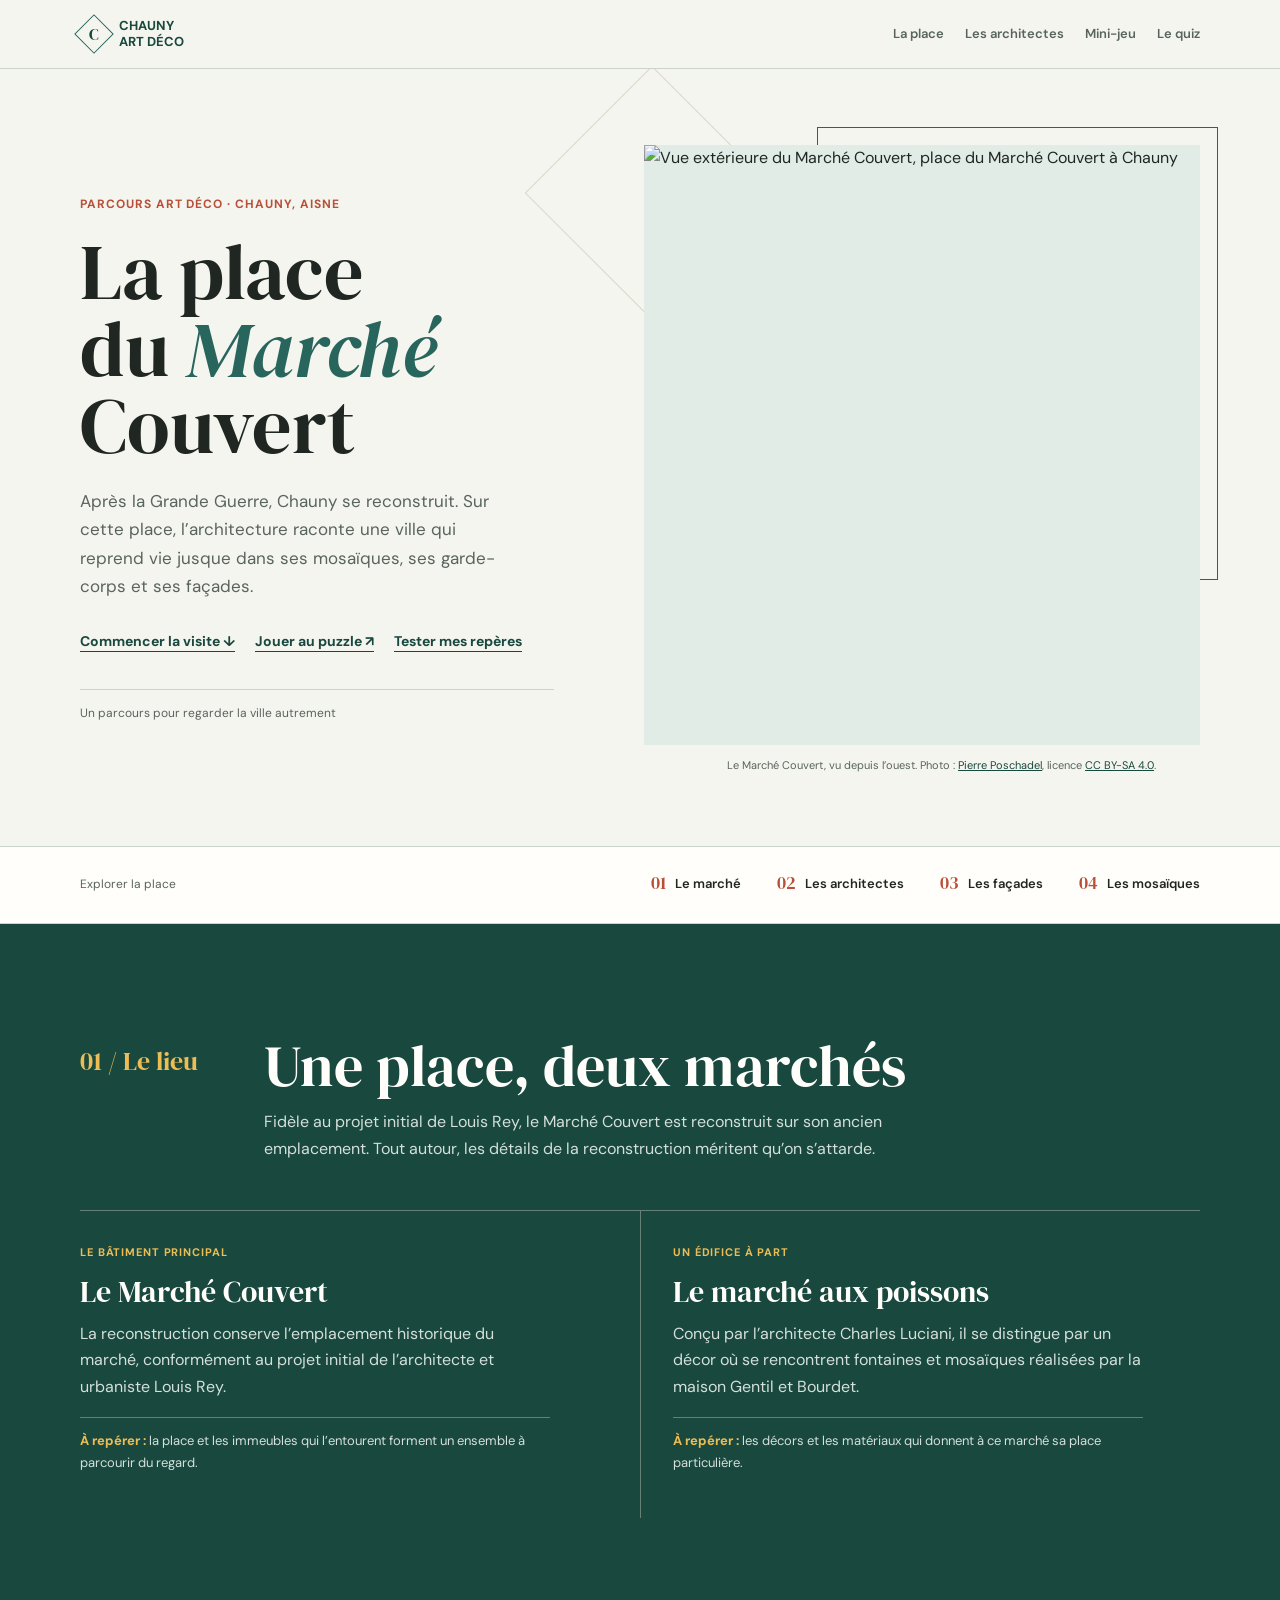
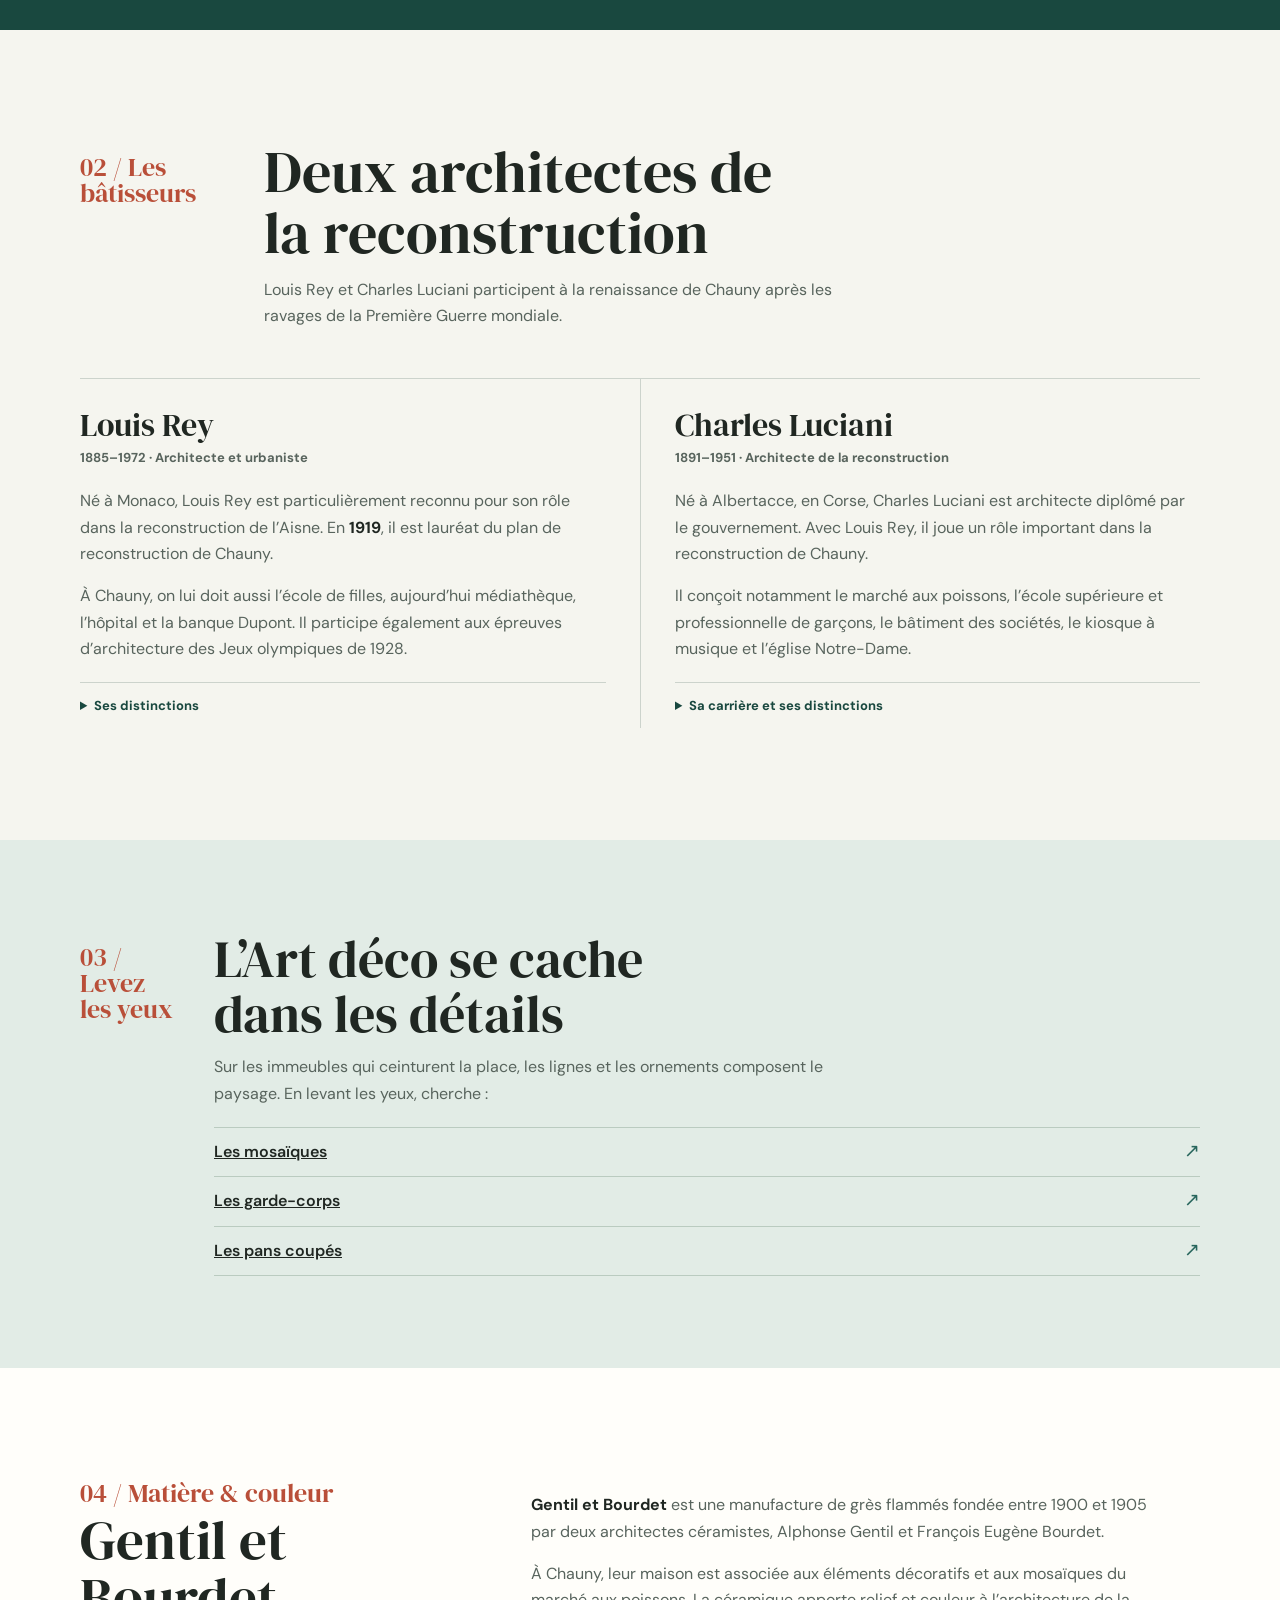
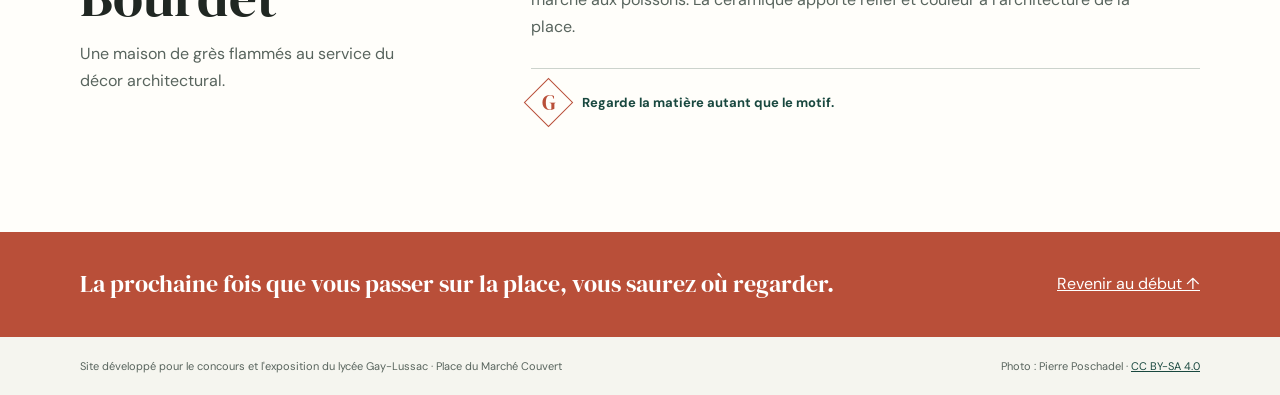
==== index.html @ 17ce92b1 "Add interactive puzzle game and quiz for Chauny Art déco exhibition - Created jeu.html for a puzzle " ====
<!doctype html>
<html lang="fr">

<head>
    <meta charset="utf-8">
    <meta name="viewport" content="width=device-width, initial-scale=1">
    <meta name="theme-color" content="#f5f5ef">
    <meta name="description"
        content="Parcours interactif sur l'Art déco de la place du Marché Couvert à Chauny : architecture, mosaïques et artistes de la reconstruction.">
    <title>La place du Marché Couvert | Chauny Art déco</title>
    <link rel="preconnect" href="https://fonts.googleapis.com">
    <link rel="preconnect" href="https://fonts.gstatic.com" crossorigin>
    <link
        href="https://fonts.googleapis.com/css2?family=DM+Sans:wght@400;500;600;700&family=DM+Serif+Display:ital@0;1&display=swap"
        rel="stylesheet">
    <style>
        :root {
            color-scheme: light;
            --paper: #f5f5ef;
            --white: #fffefa;
            --ink: #202722;
            --muted: #58645d;
            --green: #28665d;
            --deep: #19483f;
            --pale: #e2ece6;
            --red: #b94f39;
            --yellow: #edbd55;
            --line: #ccd3cc;
            --serif: "DM Serif Display", Georgia, serif;
            --sans: "DM Sans", "Trebuchet MS", sans-serif;
            --content: 1120px
        }

        *,
        *::before,
        *::after {
            box-sizing: border-box
        }

        html {
            scroll-behavior: smooth;
            scroll-padding-top: 92px
        }

        body {
            margin: 0;
            color: var(--ink);
            background: var(--paper);
            font: 16px/1.65 var(--sans)
        }

        a {
            color: inherit
        }

        button,
        input {
            font: inherit
        }

        button,
        a {
            touch-action: manipulation
        }

        button:focus-visible,
        a:focus-visible,
        input:focus-visible,
        summary:focus-visible {
            outline: 3px solid var(--red);
            outline-offset: 4px
        }

        h1,
        h2,
        h3,
        p {
            margin-top: 0
        }

        h1,
        h2,
        h3 {
            text-wrap: balance
        }

        .skip {
            position: absolute;
            z-index: 20;
            top: 8px;
            left: 8px;
            padding: 10px 14px;
            background: white;
            transform: translateY(-150%)
        }

        .skip:focus {
            transform: none
        }

        .header {
            position: sticky;
            z-index: 10;
            top: 0;
            border-bottom: 1px solid var(--line);
            background: rgb(245 245 239 / 95%);
            backdrop-filter: blur(12px)
        }

        .header-inner {
            width: min(var(--content), calc(100% - 40px));
            min-height: 68px;
            margin: auto;
            display: flex;
            align-items: center;
            justify-content: space-between;
            gap: 24px
        }

        .brand {
            display: flex;
            align-items: center;
            gap: 11px;
            color: var(--deep);
            font-size: 13px;
            font-weight: 700;
            line-height: 1.2;
            text-decoration: none
        }

        .brand-mark {
            width: 28px;
            height: 28px;
            display: grid;
            place-items: center;
            border: 1px solid var(--green);
            font: 16px/1 var(--serif);
            transform: rotate(45deg)
        }

        .brand-mark span {
            transform: rotate(-45deg)
        }

        .actions,
        .nav {
            display: flex;
            align-items: center;
            gap: 24px
        }

        .nav {
            gap: 21px
        }

        .nav a {
            color: var(--muted);
            font-size: 13px;
            font-weight: 600;
            text-decoration: none
        }

        .nav a:hover {
            color: var(--deep)
        }

        .qr-open {
            min-height: 44px;
            padding: 8px 13px;
            display: inline-flex;
            align-items: center;
            justify-content: center;
            gap: 9px;
            border: 1px solid var(--deep);
            background: var(--deep);
            color: #fff;
            font-size: 13px;
            font-weight: 700;
            cursor: pointer;
            transition: background 180ms ease, transform 180ms ease
        }

        .qr-open:hover {
            background: var(--green);
            transform: translateY(-1px)
        }

        .qr-open svg {
            width: 17px;
            height: 17px
        }

        main {
            overflow: hidden
        }

        .hero {
            position: relative;
            width: min(var(--content), calc(100% - 40px));
            min-height: 590px;
            margin: auto;
            padding: 76px 0 72px;
            display: grid;
            grid-template-columns: .92fr 1.08fr;
            align-items: center;
            gap: clamp(42px, 7vw, 94px)
        }

        .hero:before {
            position: absolute;
            z-index: -1;
            top: 34px;
            left: 43%;
            width: 180px;
            height: 180px;
            border: 1px solid #d9d8c9;
            content: "";
            transform: rotate(45deg)
        }

        .eyebrow {
            margin: 0 0 18px;
            color: var(--red);
            font-size: 12px;
            font-weight: 700;
            letter-spacing: .08em;
            text-transform: uppercase
        }

        h1 {
            max-width: 540px;
            margin-bottom: 23px;
            font: 400 clamp(48px, 6.3vw, 78px)/.99 var(--serif)
        }

        h1 span {
            color: var(--green);
            font-style: italic
        }

        .hero-copy {
            max-width: 430px;
            color: var(--muted);
            font-size: 17px
        }

        .hero-links {
            margin-top: 30px;
            display: flex;
            align-items: center;
            flex-wrap: wrap;
            gap: 20px
        }

        .text-link {
            color: var(--deep);
            font-size: 14px;
            font-weight: 700;
            text-decoration-thickness: 1px;
            text-underline-offset: 5px
        }

        .text-link:hover {
            color: var(--red)
        }

        .hero-note {
            margin: 36px 0 0;
            padding-top: 14px;
            border-top: 1px solid var(--line);
            color: var(--muted);
            font-size: 12px
        }

        .hero-image-wrap {
            position: relative;
            min-width: 0;
            margin: 0
        }

        .hero-image-wrap:before {
            position: absolute;
            z-index: -1;
            top: -18px;
            right: -18px;
            width: 72%;
            height: 72%;
            border: 1px solid var(--green);
            content: ""
        }

        .hero-image {
            width: 100%;
            aspect-ratio: 1.18;
            display: block;
            object-fit: cover;
            object-position: center;
            background: var(--pale)
        }

        .image-caption {
            max-width: 85%;
            margin: 12px 0 0 auto;
            color: var(--muted);
            font-size: 11px;
            line-height: 1.5
        }

        .image-caption a {
            color: var(--deep)
        }

        .route {
            border-block: 1px solid var(--line);
            background: var(--white)
        }

        .route-inner {
            width: min(var(--content), calc(100% - 40px));
            min-height: 76px;
            margin: auto;
            display: flex;
            align-items: center;
            justify-content: space-between;
            gap: 20px
        }

        .route-label {
            color: var(--muted);
            font-size: 12px
        }

        .route-list {
            margin: 0;
            padding: 0;
            display: flex;
            align-items: center;
            gap: clamp(12px, 3vw, 36px);
            list-style: none
        }

        .route-list a {
            display: inline-flex;
            align-items: center;
            gap: 9px;
            font-size: 13px;
            font-weight: 600;
            text-decoration: none
        }

        .route-list a:hover {
            color: var(--green)
        }

        .route-list span {
            color: var(--red);
            font: 18px/1 var(--serif)
        }

        .section {
            padding: 112px 20px
        }

        .inner {
            width: min(var(--content), 100%);
            margin: auto
        }

        .heading {
            margin-bottom: 48px;
            display: grid;
            grid-template-columns: 150px 1fr;
            gap: 34px;
            align-items: start
        }

        .number {
            padding-top: 12px;
            color: var(--red);
            font: 26px/1 var(--serif)
        }

        .heading h2 {
            max-width: 740px;
            margin-bottom: 13px;
            font: 400 clamp(38px, 5vw, 58px)/1.05 var(--serif)
        }

        .heading p {
            max-width: 620px;
            margin-bottom: 0;
            color: var(--muted)
        }

        .place {
            background: var(--deep);
            color: var(--white)
        }

        .place .number {
            color: var(--yellow)
        }

        .place .heading p,
        .place-item p {
            color: #d4e0d9
        }

        .place-grid {
            display: grid;
            grid-template-columns: 1fr 1fr;
            border-top: 1px solid #668078
        }

        .place-item {
            min-height: 255px;
            padding: 27px 32px 28px 0
        }

        .place-item+.place-item {
            padding-right: 0;
            padding-left: 32px;
            border-left: 1px solid #668078
        }

        .item-index {
            color: var(--yellow);
            font-size: 11px;
            font-weight: 700;
            letter-spacing: .08em;
            text-transform: uppercase
        }

        .place-item h3 {
            margin: 10px 0 12px;
            color: var(--white);
            font: 400 30px/1.15 var(--serif)
        }

        .place-item p {
            max-width: 470px;
            margin-bottom: 17px
        }

        .look {
            margin: 17px 0 0;
            padding: 12px 0 0;
            border-top: 1px solid #668078;
            color: #eff2ec;
            font-size: 13px
        }

        .look strong {
            color: var(--yellow)
        }

        .people {
            display: grid;
            grid-template-columns: 1fr 1fr;
            border-top: 1px solid var(--line)
        }

        .person {
            padding: 29px 34px 0 0
        }

        .person+.person {
            padding-right: 0;
            padding-left: 34px;
            border-left: 1px solid var(--line)
        }

        .person h3 {
            margin-bottom: 4px;
            font: 400 32px/1.1 var(--serif)
        }

        .dates {
            margin-bottom: 20px;
            color: var(--red);
            font-size: 13px;
            font-weight: 700
        }

        .person p {
            color: var(--muted)
        }

        .person strong {
            color: var(--ink)
        }

        .person details {
            margin-top: 19px;
            border-top: 1px solid var(--line)
        }

        .person summary {
            padding: 12px 0;
            color: var(--deep);
            font-size: 13px;
            font-weight: 700;
            cursor: pointer
        }

        .person details p {
            font-size: 14px
        }

        .facades {
            padding-block: 92px;
            background: var(--pale)
        }

        .facades-layout {
            display: block
        }

        .facades-layout .heading {
            margin: 0;
            grid-template-columns: 100px 1fr
        }

        .facades-layout .heading h2 {
            font-size: clamp(36px, 4.5vw, 52px)
        }

        .feature-list {
            margin: 20px 0 0;
            padding: 0;
            list-style: none;
            border-top: 1px solid #bacbc0
        }

        .feature-list li {
            padding: 11px 0;
            border-bottom: 1px solid #bacbc0;
            display: flex;
            align-items: baseline;
            justify-content: space-between;
            gap: 18px;
            font-weight: 600
        }

        .feature-list span {
            color: var(--green);
            font: 19px/1 var(--serif)
        }

        .ceramic {
            background: var(--white)
        }

        .ceramic-layout {
            display: grid;
            grid-template-columns: .7fr 1.3fr;
            gap: 90px;
            align-items: start
        }

        .ceramic-layout .number {
            margin-bottom: 15px
        }

        .ceramic-layout h2 {
            margin-bottom: 15px;
            font: 400 clamp(38px, 4.7vw, 55px)/1.05 var(--serif)
        }

        .ceramic-intro,
        .ceramic-copy p {
            color: var(--muted)
        }

        .ceramic-copy {
            padding-top: 12px
        }

        .ceramic-copy p {
            max-width: 620px
        }

        .ceramic-copy strong {
            color: var(--ink)
        }

        .stamp {
            margin-top: 28px;
            padding-top: 16px;
            border-top: 1px solid var(--line);
            display: flex;
            align-items: center;
            gap: 16px;
            color: var(--deep);
            font-size: 13px;
            font-weight: 700
        }

        .stamp span {
            width: 35px;
            height: 35px;
            display: grid;
            place-items: center;
            border: 1px solid var(--red);
            color: var(--red);
            font: 21px/1 var(--serif);
            transform: rotate(45deg)
        }

        .stamp i {
            font-style: normal;
            transform: rotate(-45deg)
        }

        .closing {
            padding: 38px 20px;
            background: var(--red);
            color: white
        }

        .closing-inner {
            width: min(var(--content), 100%);
            margin: auto;
            display: flex;
            align-items: center;
            justify-content: space-between;
            gap: 25px
        }

        .closing p {
            margin: 0;
            font: 400 24px/1.2 var(--serif)
        }

        .closing .qr-open {
            border-color: white;
            background: white;
            color: var(--deep)
        }

        .closing .qr-open:hover {
            background: var(--paper)
        }

        footer {
            padding: 20px;
            color: var(--muted);
            font-size: 11px
        }

        .footer-inner {
            width: min(var(--content), 100%);
            margin: auto;
            display: flex;
            justify-content: space-between;
            gap: 20px
        }

        footer a {
            color: var(--deep)
        }

        dialog {
            width: min(760px, calc(100% - 28px));
            max-height: min(88dvh, 780px);
            padding: 0;
            border: 1px solid var(--line);
            background: var(--paper);
            color: var(--ink);
            box-shadow: 0 24px 80px rgb(22 42 31 / 25%)
        }

        dialog::backdrop {
            background: rgb(24 40 32 / 65%);
            backdrop-filter: blur(3px)
        }

        .dialog-head {
            padding: 25px 27px 18px;
            display: flex;
            align-items: start;
            justify-content: space-between;
            gap: 20px;
            border-bottom: 1px solid var(--line)
        }

        .dialog-head .eyebrow {
            margin-bottom: 6px
        }

        .dialog-head h2 {
            margin: 0;
            font: 400 31px/1.1 var(--serif)
        }

        .dialog-close {
            width: 44px;
            height: 44px;
            flex: 0 0 auto;
            border: 1px solid var(--line);
            background: var(--white);
            color: var(--ink);
            font-size: 24px;
            line-height: 1;
            cursor: pointer
        }

        .dialog-body {
            padding: 17px 27px 27px
        }

        .dialog-note {
            margin-bottom: 17px;
            color: var(--muted);
            font-size: 13px
        }

        .qr-grid {
            display: grid;
            grid-template-columns: 1fr 1fr;
            gap: 12px
        }

        .qr-item {
            min-width: 0;
            padding: 15px;
            display: grid;
            grid-template-columns: 108px 1fr;
            align-items: center;
            gap: 15px;
            border: 1px solid var(--line);
            background: var(--white)
        }

        .qr-code {
            width: 108px;
            height: 108px;
            display: grid;
            place-items: center;
            background: white
        }

        .qr-code canvas,
        .qr-code img {
            width: 108px !important;
            height: 108px !important;
            image-rendering: pixelated
        }

        .qr-copy h3 {
            margin: 0 0 4px;
            font: 400 19px/1.15 var(--serif)
        }

        .qr-copy p {
            margin: 0 0 9px;
            color: var(--muted);
            font-size: 11px;
            line-height: 1.45
        }

        .qr-download {
            padding: 0;
            border: 0;
            background: none;
            color: var(--deep);
            font-size: 12px;
            font-weight: 700;
            text-decoration: underline;
            text-underline-offset: 3px;
            cursor: pointer
        }

        .qr-status {
            min-height: 24px;
            margin: 13px 0 0;
            color: var(--red);
            font-size: 12px
        }

        @media(max-width:760px) {
            html {
                scroll-padding-top: 74px
            }

            .header-inner {
                width: calc(100% - 28px);
                min-height: 62px
            }

            .nav {
                display: none
            }

            .actions {
                gap: 0
            }

            .qr-open {
                padding: 8px 10px;
                font-size: 12px
            }

            .hero {
                width: calc(100% - 36px);
                min-height: auto;
                padding: 60px 0 52px;
                grid-template-columns: 1fr;
                gap: 36px
            }

            .hero:before {
                top: 38px;
                left: auto;
                right: -40px;
                width: 120px;
                height: 120px
            }

            h1 {
                max-width: 440px;
                font-size: clamp(48px, 14vw, 68px)
            }

            .hero-copy {
                font-size: 16px
            }

            .hero-image-wrap {
                width: calc(100% - 12px)
            }

            .hero-image-wrap:before {
                top: -11px;
                right: -11px
            }

            .hero-image {
                aspect-ratio: 1.2
            }

            .route-inner {
                width: calc(100% - 36px);
                padding: 14px 0;
                align-items: start;
                flex-direction: column;
                gap: 8px
            }

            .route-list {
                width: 100%;
                flex-wrap: wrap;
                gap: 8px 17px
            }

            .route-list a {
                font-size: 12px
            }

            .section {
                padding: 76px 18px
            }

            .heading {
                margin-bottom: 32px;
                grid-template-columns: 1fr;
                gap: 10px
            }

            .number {
                padding: 0
            }

            .heading h2 {
                font-size: 42px
            }

            .place-grid,
            .people {
                grid-template-columns: 1fr
            }

            .place-item {
                min-height: auto;
                padding: 22px 0 26px
            }

            .place-item+.place-item {
                padding: 22px 0 10px;
                border-top: 1px solid #668078;
                border-left: 0
            }

            .person {
                padding: 23px 0 25px
            }

            .person+.person {
                padding: 25px 0 0;
                border-top: 1px solid var(--line);
                border-left: 0
            }

            .facades {
                padding-block: 72px
            }

            .facades-layout .heading {
                grid-template-columns: 1fr;
                gap: 10px
            }

            .ceramic-layout {
                grid-template-columns: 1fr;
                gap: 20px
            }

            .ceramic-layout h2 {
                font-size: 45px
            }

            .closing-inner {
                align-items: start;
                flex-direction: column
            }

            .footer-inner {
                flex-direction: column;
                gap: 6px
            }

            .qr-grid {
                grid-template-columns: 1fr
            }

            .dialog-head {
                padding: 20px 18px 15px
            }

            .dialog-body {
                padding: 14px 18px 20px
            }
        }

        @media(max-width:390px) {
            .brand {
                font-size: 11px
            }

            .brand-mark {
                width: 25px;
                height: 25px
            }

            .qr-open {
                gap: 6px
            }

            .qr-item {
                padding: 10px;
                grid-template-columns: 88px 1fr;
                gap: 11px
            }

            .qr-code,
            .qr-code canvas,
            .qr-code img {
                width: 88px !important;
                height: 88px !important
            }
        }

        @media(prefers-reduced-motion:reduce) {

            *,
            *::before,
            *::after {
                scroll-behavior: auto !important;
                animation-duration: .01ms !important;
                animation-iteration-count: 1 !important;
                transition-duration: .01ms !important
            }
        }
    </style>
</head>

<body>
    <a class="skip" href="#contenu">Aller au contenu</a>
    <header class="header">
        <div class="header-inner">
            <a class="brand" href="#accueil" aria-label="Chauny Art déco, accueil"><span class="brand-mark"
                    aria-hidden="true"><span>C</span></span><span>CHAUNY<br>ART DÉCO</span></a>
            <div class="actions">
                <nav class="nav" aria-label="Navigation principale"><a href="#place">La place</a><a
                        href="#architectes">Les architectes</a><a href="jeu.html">Mini-jeu</a><a href="quiz.html">Le
                        quiz</a></nav>
            </div>
        </div>
    </header>
    <main id="contenu">
        <section class="hero" id="accueil" aria-labelledby="titre-principal">
            <div>
                <p class="eyebrow">Parcours Art déco · Chauny, Aisne</p>
                <h1 id="titre-principal">La place du <span>Marché</span> Couvert</h1>
                <p class="hero-copy">Après la Grande Guerre, Chauny se reconstruit. Sur cette place, l’architecture
                    raconte une ville qui reprend vie jusque dans ses mosaïques, ses garde-corps et ses façades.</p>
                <div class="hero-links"><a class="text-link" href="#place">Commencer la visite <span
                            aria-hidden="true">↓</span></a><a class="text-link" href="jeu.html">Jouer au puzzle ↗</a><a
                        class="text-link" href="quiz.html">Tester mes repères</a></div>
                <p class="hero-note">Un parcours pour regarder la ville
                    autrement</p>
            </div>
            <figure class="hero-image-wrap">
                <img class="hero-image"
                    src="https://upload.wikimedia.org/wikipedia/commons/thumb/5/59/Chauny_%2802%29%2C_march%C3%A9_couvert%2C_place_du_March%C3%A9_Couvert%2C_vue_depuis_l%27ouest_1.jpg/960px-Chauny_%2802%29%2C_march%C3%A9_couvert%2C_place_du_March%C3%A9_Couvert%2C_vue_depuis_l%27ouest_1.jpg"
                    alt="Vue extérieure du Marché Couvert, place du Marché Couvert à Chauny" width="900" height="600"
                    fetchpriority="high">
                <figcaption class="image-caption">Le Marché Couvert, vu depuis l’ouest. Photo : <a
                        href="https://commons.wikimedia.org/wiki/File:Chauny_(02),_march%C3%A9_couvert,_place_du_March%C3%A9_Couvert,_vue_depuis_l%27ouest_1.jpg"
                        target="_blank" rel="noopener">Pierre Poschadel</a>, licence <a
                        href="https://creativecommons.org/licenses/by-sa/4.0/" target="_blank" rel="noopener">CC BY-SA
                        4.0</a>.</figcaption>
            </figure>
        </section>
        <nav class="route" aria-label="Étapes de la visite">
            <div class="route-inner"><span class="route-label">Explorer la place</span>
                <ol class="route-list">
                    <li><a href="#place"><span>01</span> Le marché</a></li>
                    <li><a href="#architectes"><span>02</span> Les architectes</a></li>
                    <li><a href="#facades"><span>03</span> Les façades</a></li>
                    <li><a href="#ceramistes"><span>04</span> Les mosaïques</a></li>
                </ol>
            </div>
        </nav>
        <section class="section place" id="place" aria-labelledby="titre-place">
            <div class="inner">
                <div class="heading"><span class="number">01 / Le lieu</span>
                    <div>
                        <h2 id="titre-place">Une place, deux marchés</h2>
                        <p>Fidèle au projet initial de Louis Rey, le Marché Couvert est reconstruit sur son ancien
                            emplacement. Tout autour, les détails de la reconstruction méritent qu’on s’attarde.</p>
                    </div>
                </div>
                <div class="place-grid">
                    <article class="place-item"><span class="item-index">Le bâtiment principal</span>
                        <h3>Le Marché Couvert</h3>
                        <p>La reconstruction conserve l’emplacement historique du marché, conformément au projet initial
                            de l’architecte et urbaniste Louis Rey.</p>
                        <p class="look"><strong>À repérer :</strong> la place et les immeubles qui l’entourent forment
                            un ensemble à parcourir du regard.</p>
                    </article>
                    <article class="place-item" id="poissons"><span class="item-index">Un édifice à part</span>
                        <h3>Le marché aux poissons</h3>
                        <p>Conçu par l’architecte Charles Luciani, il se distingue par un décor où se rencontrent
                            fontaines et mosaïques réalisées par la maison Gentil et Bourdet.</p>
                        <p class="look"><strong>À repérer :</strong> les décors et les matériaux qui donnent à ce marché
                            sa place particulière.</p>
                    </article>
                </div>
            </div>
        </section>
        <section class="section" id="architectes" aria-labelledby="titre-architectes">
            <div class="inner">
                <div class="heading"><span class="number">02 / Les bâtisseurs</span>
                    <div>
                        <h2 id="titre-architectes">Deux architectes de la reconstruction</h2>
                        <p>Louis Rey et Charles Luciani participent à la renaissance de Chauny après les ravages de la
                            Première Guerre mondiale.</p>
                    </div>
                </div>
                <div class="people">
                    <article class="person">
                        <h3>Louis Rey</h3>
                        <p class="dates">1885–1972 · Architecte et urbaniste</p>
                        <p>Né à Monaco, Louis Rey est particulièrement reconnu pour son rôle dans la reconstruction de
                            l’Aisne. En <strong>1919</strong>, il est lauréat du plan de reconstruction de Chauny.</p>
                        <p>À Chauny, on lui doit aussi l’école de filles, aujourd’hui médiathèque, l’hôpital et la
                            banque Dupont. Il participe également aux épreuves d’architecture des Jeux olympiques de
                            1928.</p>
                        <details>
                            <summary>Ses distinctions</summary>
                            <p>Chevalier de la Légion d’honneur, Croix de guerre et médailles d’or aux expositions de
                                Gand en 1921 et de Strasbourg en 1923.</p>
                        </details>
                    </article>
                    <article class="person">
                        <h3>Charles Luciani</h3>
                        <p class="dates">1891–1951 · Architecte de la reconstruction</p>
                        <p>Né à Albertacce, en Corse, Charles Luciani est architecte diplômé par le gouvernement. Avec
                            Louis Rey, il joue un rôle important dans la reconstruction de Chauny.</p>
                        <p>Il conçoit notamment le marché aux poissons, l’école supérieure et professionnelle de
                            garçons, le bâtiment des sociétés, le kiosque à musique et l’église Notre-Dame.</p>
                        <details>
                            <summary>Sa carrière et ses distinctions</summary>
                            <p>Membre de la Société Centrale des Architectes, il est aussi Architecte Voyer
                                Divisionnaire de la Ville de Paris. Il est nommé chevalier de la Légion d’honneur et
                                officier d’Académie, et reçoit la Médaille d’or de l’Éducation physique. Dans les années
                                1930, il s’illustre également au Bourget.</p>
                        </details>
                    </article>
                </div>
            </div>
        </section>
        <section class="section facades" id="facades" aria-labelledby="titre-facades">
            <div class="inner facades-layout">
                <div class="heading"><span class="number">03 / Levez les yeux</span>
                    <div>
                        <h2 id="titre-facades">L’Art déco se cache dans les détails</h2>
                        <p>Sur les immeubles qui ceinturent la place, les lignes et les ornements composent le paysage.
                            En levant les yeux, cherche :</p>
                        <ul class="feature-list">
                            <li><a href="https://upload.wikimedia.org/wikipedia/commons/7/74/Chauny_%2802%29%2C_mosa%C3%AFque%2C_64_boulevard_Gambetta.jpg?utm_source=commons.wikimedia.org&amp;utm_campaign=index&amp;utm_content=original" target="_blank" rel="noopener noreferrer">Les mosaïques</a> <span aria-hidden="true">↗</span></li>
                            <li><a href="images/garde-corps.png" target="_blank" rel="noopener noreferrer">Les garde-corps</a> <span aria-hidden="true">↗</span></li>
                            <li><a href="images/pans-coupes.png" target="_blank" rel="noopener noreferrer">Les pans coupés</a> <span aria-hidden="true">↗</span></li>
                        </ul>
                    </div>
                </div>
            </div>
        </section>
        <section class="section ceramic" id="ceramistes" aria-labelledby="titre-ceramistes">
            <div class="inner ceramic-layout">
                <div><span class="number">04 / Matière &amp; couleur</span>
                    <h2 id="titre-ceramistes">Gentil et Bourdet</h2>
                    <p class="ceramic-intro">Une maison de grès flammés au service du décor architectural.</p>
                </div>
                <div class="ceramic-copy">
                    <p><strong>Gentil et Bourdet</strong> est une manufacture de grès flammés fondée entre 1900 et 1905
                        par deux architectes céramistes, Alphonse Gentil et François Eugène Bourdet.</p>
                    <p>À Chauny, leur maison est associée aux éléments décoratifs et aux mosaïques du marché aux
                        poissons. La céramique apporte relief et couleur à l’architecture de la place.</p>
                    <div class="stamp"><span aria-hidden="true"><i>G</i></span>Regarde la matière autant que le motif.
                    </div>
                </div>
            </div>
        </section>
        <section class="closing" aria-label="Fin du parcours">
            <div class="closing-inner">
                <p>La prochaine fois que vous passer sur la place, vous saurez où regarder.</p><a href="#accueil">Revenir au début
                    ↑</a>
            </div>
        </section>
    </main>
    <footer>
        <div class="footer-inner"><span>Site développé pour le concours et l'exposition du lycée Gay-Lussac · Place du Marché
                Couvert</span><span>Photo : Pierre Poschadel · <a href="https://creativecommons.org/licenses/by-sa/4.0/"
                    target="_blank" rel="noopener">CC BY-SA 4.0</a></span></div>
    </footer>
</body>

</html>
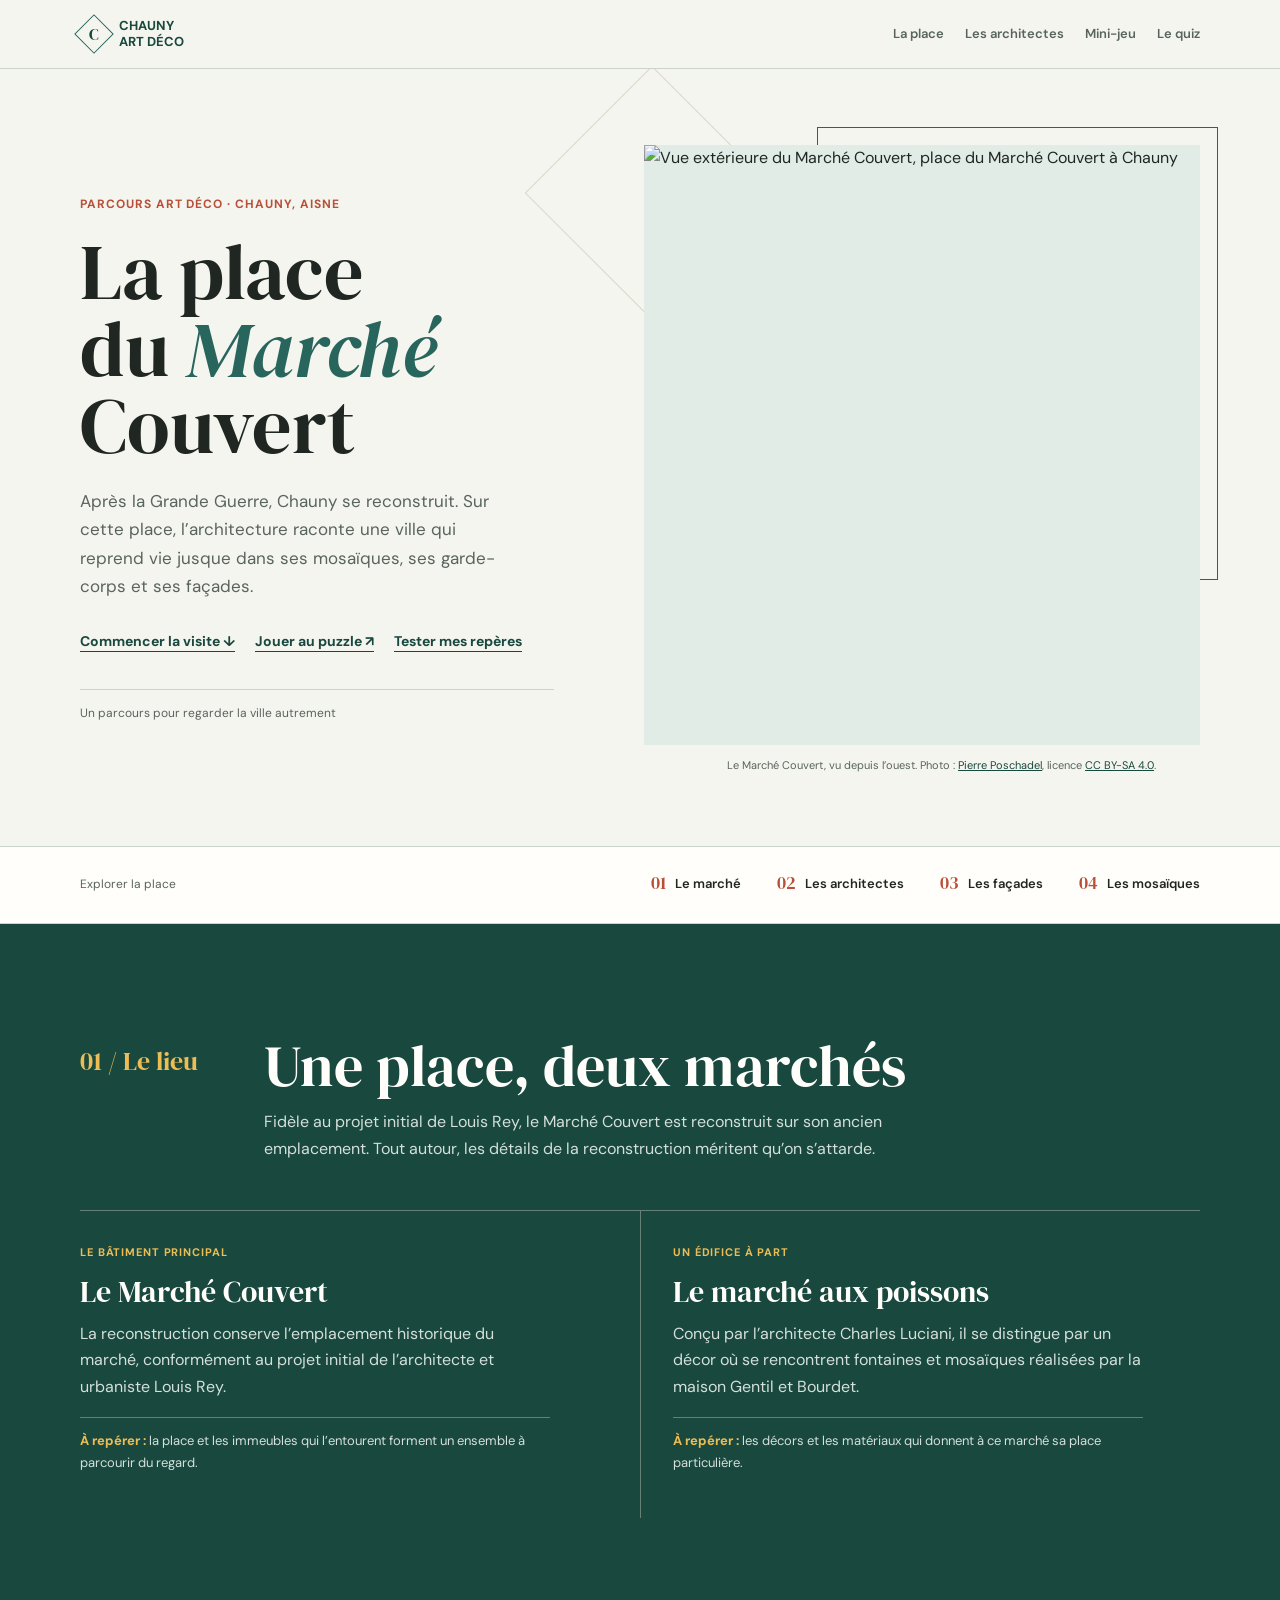
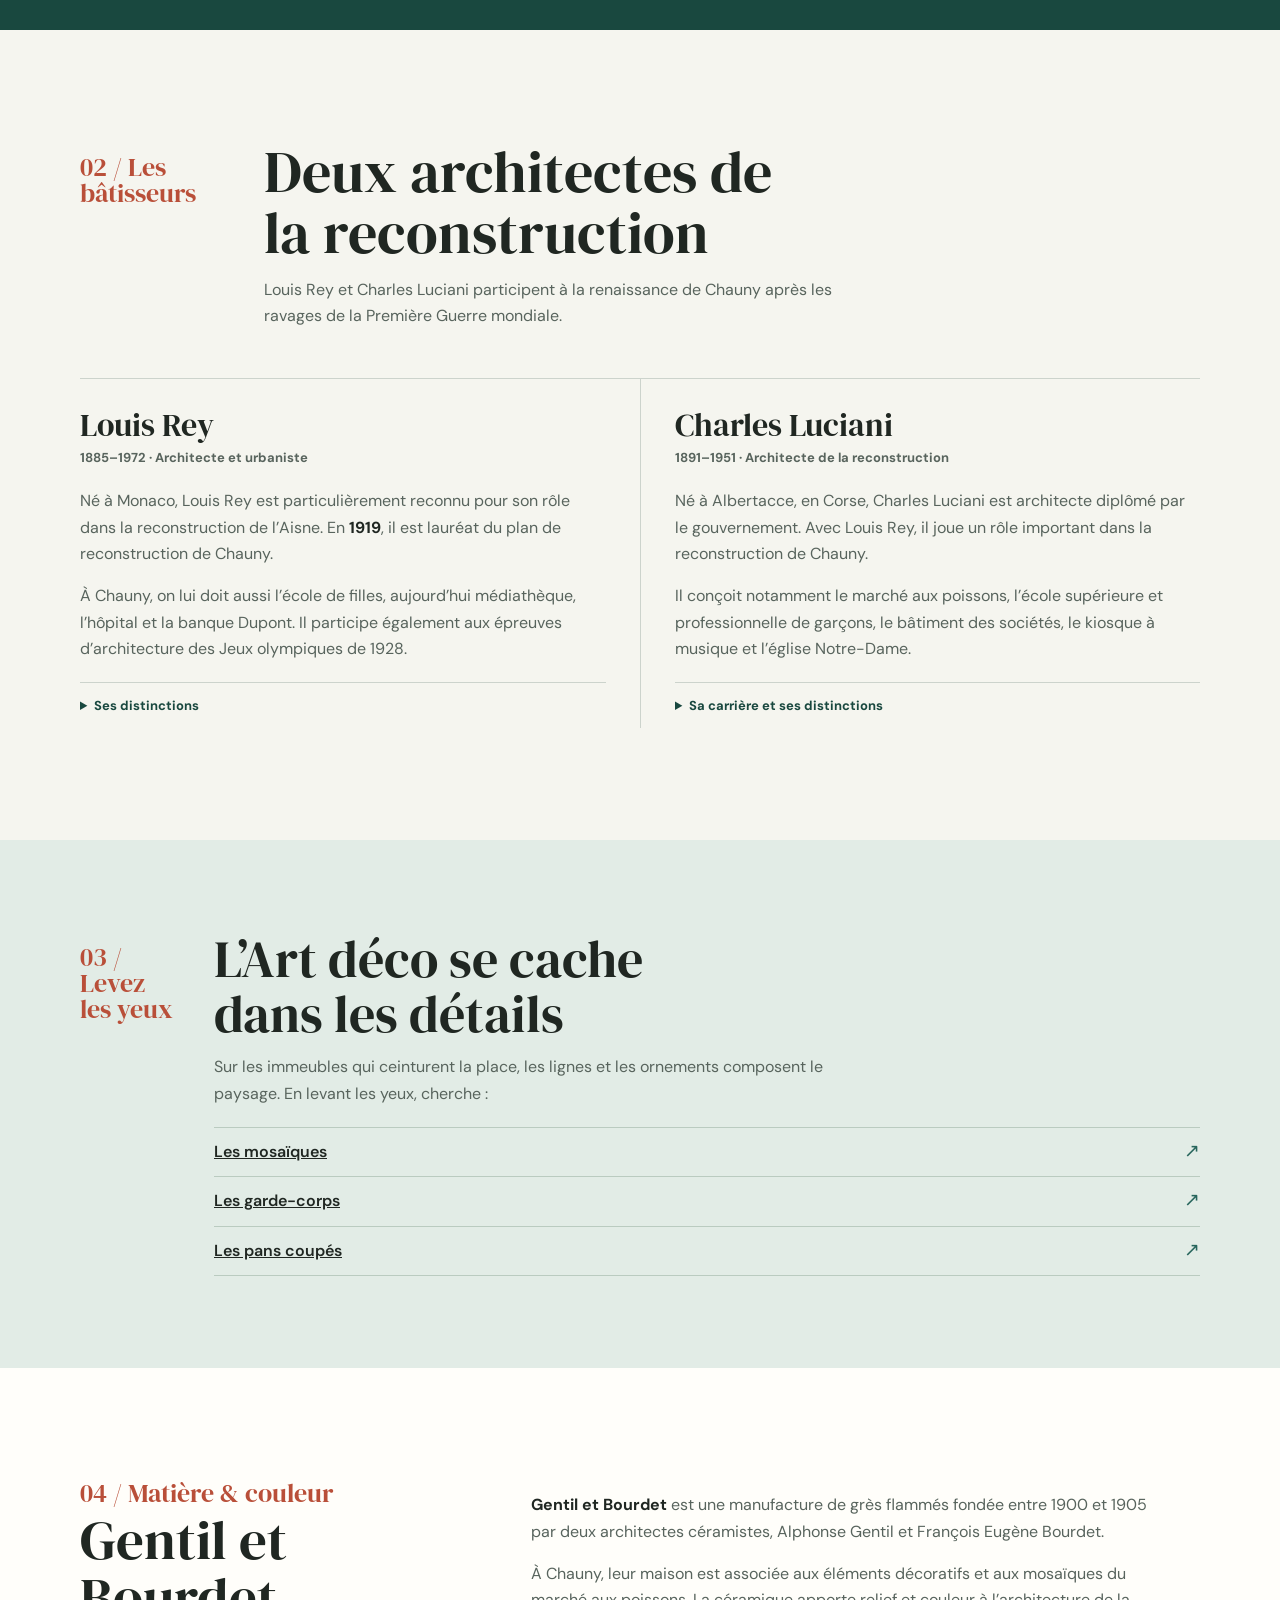
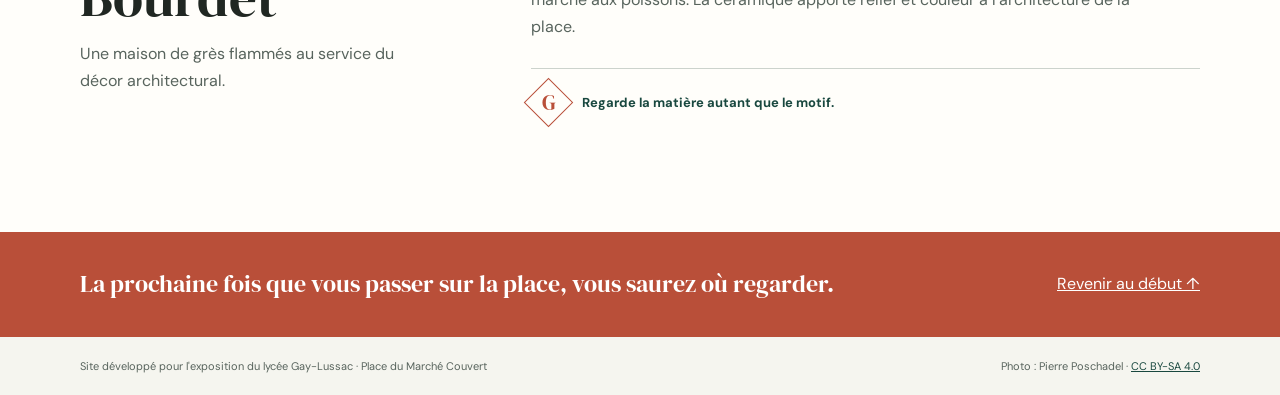
==== commit b7dbe097: "Update index.html" ====
--- a/index.html
+++ b/index.html
@@ -13,975 +13,7 @@
     <link
         href="https://fonts.googleapis.com/css2?family=DM+Sans:wght@400;500;600;700&family=DM+Serif+Display:ital@0;1&display=swap"
         rel="stylesheet">
-    <style>
-        :root {
-            color-scheme: light;
-            --paper: #f5f5ef;
-            --white: #fffefa;
-            --ink: #202722;
-            --muted: #58645d;
-            --green: #28665d;
-            --deep: #19483f;
-            --pale: #e2ece6;
-            --red: #b94f39;
-            --yellow: #edbd55;
-            --line: #ccd3cc;
-            --serif: "DM Serif Display", Georgia, serif;
-            --sans: "DM Sans", "Trebuchet MS", sans-serif;
-            --content: 1120px
-        }
-
-        *,
-        *::before,
-        *::after {
-            box-sizing: border-box
-        }
-
-        html {
-            scroll-behavior: smooth;
-            scroll-padding-top: 92px
-        }
-
-        body {
-            margin: 0;
-            color: var(--ink);
-            background: var(--paper);
-            font: 16px/1.65 var(--sans)
-        }
-
-        a {
-            color: inherit
-        }
-
-        button,
-        input {
-            font: inherit
-        }
-
-        button,
-        a {
-            touch-action: manipulation
-        }
-
-        button:focus-visible,
-        a:focus-visible,
-        input:focus-visible,
-        summary:focus-visible {
-            outline: 3px solid var(--red);
-            outline-offset: 4px
-        }
-
-        h1,
-        h2,
-        h3,
-        p {
-            margin-top: 0
-        }
-
-        h1,
-        h2,
-        h3 {
-            text-wrap: balance
-        }
-
-        .skip {
-            position: absolute;
-            z-index: 20;
-            top: 8px;
-            left: 8px;
-            padding: 10px 14px;
-            background: white;
-            transform: translateY(-150%)
-        }
-
-        .skip:focus {
-            transform: none
-        }
-
-        .header {
-            position: sticky;
-            z-index: 10;
-            top: 0;
-            border-bottom: 1px solid var(--line);
-            background: rgb(245 245 239 / 95%);
-            backdrop-filter: blur(12px)
-        }
-
-        .header-inner {
-            width: min(var(--content), calc(100% - 40px));
-            min-height: 68px;
-            margin: auto;
-            display: flex;
-            align-items: center;
-            justify-content: space-between;
-            gap: 24px
-        }
-
-        .brand {
-            display: flex;
-            align-items: center;
-            gap: 11px;
-            color: var(--deep);
-            font-size: 13px;
-            font-weight: 700;
-            line-height: 1.2;
-            text-decoration: none
-        }
-
-        .brand-mark {
-            width: 28px;
-            height: 28px;
-            display: grid;
-            place-items: center;
-            border: 1px solid var(--green);
-            font: 16px/1 var(--serif);
-            transform: rotate(45deg)
-        }
-
-        .brand-mark span {
-            transform: rotate(-45deg)
-        }
-
-        .actions,
-        .nav {
-            display: flex;
-            align-items: center;
-            gap: 24px
-        }
-
-        .nav {
-            gap: 21px
-        }
-
-        .nav a {
-            color: var(--muted);
-            font-size: 13px;
-            font-weight: 600;
-            text-decoration: none
-        }
-
-        .nav a:hover {
-            color: var(--deep)
-        }
-
-        .qr-open {
-            min-height: 44px;
-            padding: 8px 13px;
-            display: inline-flex;
-            align-items: center;
-            justify-content: center;
-            gap: 9px;
-            border: 1px solid var(--deep);
-            background: var(--deep);
-            color: #fff;
-            font-size: 13px;
-            font-weight: 700;
-            cursor: pointer;
-            transition: background 180ms ease, transform 180ms ease
-        }
-
-        .qr-open:hover {
-            background: var(--green);
-            transform: translateY(-1px)
-        }
-
-        .qr-open svg {
-            width: 17px;
-            height: 17px
-        }
-
-        main {
-            overflow: hidden
-        }
-
-        .hero {
-            position: relative;
-            width: min(var(--content), calc(100% - 40px));
-            min-height: 590px;
-            margin: auto;
-            padding: 76px 0 72px;
-            display: grid;
-            grid-template-columns: .92fr 1.08fr;
-            align-items: center;
-            gap: clamp(42px, 7vw, 94px)
-        }
-
-        .hero:before {
-            position: absolute;
-            z-index: -1;
-            top: 34px;
-            left: 43%;
-            width: 180px;
-            height: 180px;
-            border: 1px solid #d9d8c9;
-            content: "";
-            transform: rotate(45deg)
-        }
-
-        .eyebrow {
-            margin: 0 0 18px;
-            color: var(--red);
-            font-size: 12px;
-            font-weight: 700;
-            letter-spacing: .08em;
-            text-transform: uppercase
-        }
-
-        h1 {
-            max-width: 540px;
-            margin-bottom: 23px;
-            font: 400 clamp(48px, 6.3vw, 78px)/.99 var(--serif)
-        }
-
-        h1 span {
-            color: var(--green);
-            font-style: italic
-        }
-
-        .hero-copy {
-            max-width: 430px;
-            color: var(--muted);
-            font-size: 17px
-        }
-
-        .hero-links {
-            margin-top: 30px;
-            display: flex;
-            align-items: center;
-            flex-wrap: wrap;
-            gap: 20px
-        }
-
-        .text-link {
-            color: var(--deep);
-            font-size: 14px;
-            font-weight: 700;
-            text-decoration-thickness: 1px;
-            text-underline-offset: 5px
-        }
-
-        .text-link:hover {
-            color: var(--red)
-        }
-
-        .hero-note {
-            margin: 36px 0 0;
-            padding-top: 14px;
-            border-top: 1px solid var(--line);
-            color: var(--muted);
-            font-size: 12px
-        }
-
-        .hero-image-wrap {
-            position: relative;
-            min-width: 0;
-            margin: 0
-        }
-
-        .hero-image-wrap:before {
-            position: absolute;
-            z-index: -1;
-            top: -18px;
-            right: -18px;
-            width: 72%;
-            height: 72%;
-            border: 1px solid var(--green);
-            content: ""
-        }
-
-        .hero-image {
-            width: 100%;
-            aspect-ratio: 1.18;
-            display: block;
-            object-fit: cover;
-            object-position: center;
-            background: var(--pale)
-        }
-
-        .image-caption {
-            max-width: 85%;
-            margin: 12px 0 0 auto;
-            color: var(--muted);
-            font-size: 11px;
-            line-height: 1.5
-        }
-
-        .image-caption a {
-            color: var(--deep)
-        }
-
-        .route {
-            border-block: 1px solid var(--line);
-            background: var(--white)
-        }
-
-        .route-inner {
-            width: min(var(--content), calc(100% - 40px));
-            min-height: 76px;
-            margin: auto;
-            display: flex;
-            align-items: center;
-            justify-content: space-between;
-            gap: 20px
-        }
-
-        .route-label {
-            color: var(--muted);
-            font-size: 12px
-        }
-
-        .route-list {
-            margin: 0;
-            padding: 0;
-            display: flex;
-            align-items: center;
-            gap: clamp(12px, 3vw, 36px);
-            list-style: none
-        }
-
-        .route-list a {
-            display: inline-flex;
-            align-items: center;
-            gap: 9px;
-            font-size: 13px;
-            font-weight: 600;
-            text-decoration: none
-        }
-
-        .route-list a:hover {
-            color: var(--green)
-        }
-
-        .route-list span {
-            color: var(--red);
-            font: 18px/1 var(--serif)
-        }
-
-        .section {
-            padding: 112px 20px
-        }
-
-        .inner {
-            width: min(var(--content), 100%);
-            margin: auto
-        }
-
-        .heading {
-            margin-bottom: 48px;
-            display: grid;
-            grid-template-columns: 150px 1fr;
-            gap: 34px;
-            align-items: start
-        }
-
-        .number {
-            padding-top: 12px;
-            color: var(--red);
-            font: 26px/1 var(--serif)
-        }
-
-        .heading h2 {
-            max-width: 740px;
-            margin-bottom: 13px;
-            font: 400 clamp(38px, 5vw, 58px)/1.05 var(--serif)
-        }
-
-        .heading p {
-            max-width: 620px;
-            margin-bottom: 0;
-            color: var(--muted)
-        }
-
-        .place {
-            background: var(--deep);
-            color: var(--white)
-        }
-
-        .place .number {
-            color: var(--yellow)
-        }
-
-        .place .heading p,
-        .place-item p {
-            color: #d4e0d9
-        }
-
-        .place-grid {
-            display: grid;
-            grid-template-columns: 1fr 1fr;
-            border-top: 1px solid #668078
-        }
-
-        .place-item {
-            min-height: 255px;
-            padding: 27px 32px 28px 0
-        }
-
-        .place-item+.place-item {
-            padding-right: 0;
-            padding-left: 32px;
-            border-left: 1px solid #668078
-        }
-
-        .item-index {
-            color: var(--yellow);
-            font-size: 11px;
-            font-weight: 700;
-            letter-spacing: .08em;
-            text-transform: uppercase
-        }
-
-        .place-item h3 {
-            margin: 10px 0 12px;
-            color: var(--white);
-            font: 400 30px/1.15 var(--serif)
-        }
-
-        .place-item p {
-            max-width: 470px;
-            margin-bottom: 17px
-        }
-
-        .look {
-            margin: 17px 0 0;
-            padding: 12px 0 0;
-            border-top: 1px solid #668078;
-            color: #eff2ec;
-            font-size: 13px
-        }
-
-        .look strong {
-            color: var(--yellow)
-        }
-
-        .people {
-            display: grid;
-            grid-template-columns: 1fr 1fr;
-            border-top: 1px solid var(--line)
-        }
-
-        .person {
-            padding: 29px 34px 0 0
-        }
-
-        .person+.person {
-            padding-right: 0;
-            padding-left: 34px;
-            border-left: 1px solid var(--line)
-        }
-
-        .person h3 {
-            margin-bottom: 4px;
-            font: 400 32px/1.1 var(--serif)
-        }
-
-        .dates {
-            margin-bottom: 20px;
-            color: var(--red);
-            font-size: 13px;
-            font-weight: 700
-        }
-
-        .person p {
-            color: var(--muted)
-        }
-
-        .person strong {
-            color: var(--ink)
-        }
-
-        .person details {
-            margin-top: 19px;
-            border-top: 1px solid var(--line)
-        }
-
-        .person summary {
-            padding: 12px 0;
-            color: var(--deep);
-            font-size: 13px;
-            font-weight: 700;
-            cursor: pointer
-        }
-
-        .person details p {
-            font-size: 14px
-        }
-
-        .facades {
-            padding-block: 92px;
-            background: var(--pale)
-        }
-
-        .facades-layout {
-            display: block
-        }
-
-        .facades-layout .heading {
-            margin: 0;
-            grid-template-columns: 100px 1fr
-        }
-
-        .facades-layout .heading h2 {
-            font-size: clamp(36px, 4.5vw, 52px)
-        }
-
-        .feature-list {
-            margin: 20px 0 0;
-            padding: 0;
-            list-style: none;
-            border-top: 1px solid #bacbc0
-        }
-
-        .feature-list li {
-            padding: 11px 0;
-            border-bottom: 1px solid #bacbc0;
-            display: flex;
-            align-items: baseline;
-            justify-content: space-between;
-            gap: 18px;
-            font-weight: 600
-        }
-
-        .feature-list span {
-            color: var(--green);
-            font: 19px/1 var(--serif)
-        }
-
-        .ceramic {
-            background: var(--white)
-        }
-
-        .ceramic-layout {
-            display: grid;
-            grid-template-columns: .7fr 1.3fr;
-            gap: 90px;
-            align-items: start
-        }
-
-        .ceramic-layout .number {
-            margin-bottom: 15px
-        }
-
-        .ceramic-layout h2 {
-            margin-bottom: 15px;
-            font: 400 clamp(38px, 4.7vw, 55px)/1.05 var(--serif)
-        }
-
-        .ceramic-intro,
-        .ceramic-copy p {
-            color: var(--muted)
-        }
-
-        .ceramic-copy {
-            padding-top: 12px
-        }
-
-        .ceramic-copy p {
-            max-width: 620px
-        }
-
-        .ceramic-copy strong {
-            color: var(--ink)
-        }
-
-        .stamp {
-            margin-top: 28px;
-            padding-top: 16px;
-            border-top: 1px solid var(--line);
-            display: flex;
-            align-items: center;
-            gap: 16px;
-            color: var(--deep);
-            font-size: 13px;
-            font-weight: 700
-        }
-
-        .stamp span {
-            width: 35px;
-            height: 35px;
-            display: grid;
-            place-items: center;
-            border: 1px solid var(--red);
-            color: var(--red);
-            font: 21px/1 var(--serif);
-            transform: rotate(45deg)
-        }
-
-        .stamp i {
-            font-style: normal;
-            transform: rotate(-45deg)
-        }
-
-        .closing {
-            padding: 38px 20px;
-            background: var(--red);
-            color: white
-        }
-
-        .closing-inner {
-            width: min(var(--content), 100%);
-            margin: auto;
-            display: flex;
-            align-items: center;
-            justify-content: space-between;
-            gap: 25px
-        }
-
-        .closing p {
-            margin: 0;
-            font: 400 24px/1.2 var(--serif)
-        }
-
-        .closing .qr-open {
-            border-color: white;
-            background: white;
-            color: var(--deep)
-        }
-
-        .closing .qr-open:hover {
-            background: var(--paper)
-        }
-
-        footer {
-            padding: 20px;
-            color: var(--muted);
-            font-size: 11px
-        }
-
-        .footer-inner {
-            width: min(var(--content), 100%);
-            margin: auto;
-            display: flex;
-            justify-content: space-between;
-            gap: 20px
-        }
-
-        footer a {
-            color: var(--deep)
-        }
-
-        dialog {
-            width: min(760px, calc(100% - 28px));
-            max-height: min(88dvh, 780px);
-            padding: 0;
-            border: 1px solid var(--line);
-            background: var(--paper);
-            color: var(--ink);
-            box-shadow: 0 24px 80px rgb(22 42 31 / 25%)
-        }
-
-        dialog::backdrop {
-            background: rgb(24 40 32 / 65%);
-            backdrop-filter: blur(3px)
-        }
-
-        .dialog-head {
-            padding: 25px 27px 18px;
-            display: flex;
-            align-items: start;
-            justify-content: space-between;
-            gap: 20px;
-            border-bottom: 1px solid var(--line)
-        }
-
-        .dialog-head .eyebrow {
-            margin-bottom: 6px
-        }
-
-        .dialog-head h2 {
-            margin: 0;
-            font: 400 31px/1.1 var(--serif)
-        }
-
-        .dialog-close {
-            width: 44px;
-            height: 44px;
-            flex: 0 0 auto;
-            border: 1px solid var(--line);
-            background: var(--white);
-            color: var(--ink);
-            font-size: 24px;
-            line-height: 1;
-            cursor: pointer
-        }
-
-        .dialog-body {
-            padding: 17px 27px 27px
-        }
-
-        .dialog-note {
-            margin-bottom: 17px;
-            color: var(--muted);
-            font-size: 13px
-        }
-
-        .qr-grid {
-            display: grid;
-            grid-template-columns: 1fr 1fr;
-            gap: 12px
-        }
-
-        .qr-item {
-            min-width: 0;
-            padding: 15px;
-            display: grid;
-            grid-template-columns: 108px 1fr;
-            align-items: center;
-            gap: 15px;
-            border: 1px solid var(--line);
-            background: var(--white)
-        }
-
-        .qr-code {
-            width: 108px;
-            height: 108px;
-            display: grid;
-            place-items: center;
-            background: white
-        }
-
-        .qr-code canvas,
-        .qr-code img {
-            width: 108px !important;
-            height: 108px !important;
-            image-rendering: pixelated
-        }
-
-        .qr-copy h3 {
-            margin: 0 0 4px;
-            font: 400 19px/1.15 var(--serif)
-        }
-
-        .qr-copy p {
-            margin: 0 0 9px;
-            color: var(--muted);
-            font-size: 11px;
-            line-height: 1.45
-        }
-
-        .qr-download {
-            padding: 0;
-            border: 0;
-            background: none;
-            color: var(--deep);
-            font-size: 12px;
-            font-weight: 700;
-            text-decoration: underline;
-            text-underline-offset: 3px;
-            cursor: pointer
-        }
-
-        .qr-status {
-            min-height: 24px;
-            margin: 13px 0 0;
-            color: var(--red);
-            font-size: 12px
-        }
-
-        @media(max-width:760px) {
-            html {
-                scroll-padding-top: 74px
-            }
-
-            .header-inner {
-                width: calc(100% - 28px);
-                min-height: 62px
-            }
-
-            .nav {
-                display: none
-            }
-
-            .actions {
-                gap: 0
-            }
-
-            .qr-open {
-                padding: 8px 10px;
-                font-size: 12px
-            }
-
-            .hero {
-                width: calc(100% - 36px);
-                min-height: auto;
-                padding: 60px 0 52px;
-                grid-template-columns: 1fr;
-                gap: 36px
-            }
-
-            .hero:before {
-                top: 38px;
-                left: auto;
-                right: -40px;
-                width: 120px;
-                height: 120px
-            }
-
-            h1 {
-                max-width: 440px;
-                font-size: clamp(48px, 14vw, 68px)
-            }
-
-            .hero-copy {
-                font-size: 16px
-            }
-
-            .hero-image-wrap {
-                width: calc(100% - 12px)
-            }
-
-            .hero-image-wrap:before {
-                top: -11px;
-                right: -11px
-            }
-
-            .hero-image {
-                aspect-ratio: 1.2
-            }
-
-            .route-inner {
-                width: calc(100% - 36px);
-                padding: 14px 0;
-                align-items: start;
-                flex-direction: column;
-                gap: 8px
-            }
-
-            .route-list {
-                width: 100%;
-                flex-wrap: wrap;
-                gap: 8px 17px
-            }
-
-            .route-list a {
-                font-size: 12px
-            }
-
-            .section {
-                padding: 76px 18px
-            }
-
-            .heading {
-                margin-bottom: 32px;
-                grid-template-columns: 1fr;
-                gap: 10px
-            }
-
-            .number {
-                padding: 0
-            }
-
-            .heading h2 {
-                font-size: 42px
-            }
-
-            .place-grid,
-            .people {
-                grid-template-columns: 1fr
-            }
-
-            .place-item {
-                min-height: auto;
-                padding: 22px 0 26px
-            }
-
-            .place-item+.place-item {
-                padding: 22px 0 10px;
-                border-top: 1px solid #668078;
-                border-left: 0
-            }
-
-            .person {
-                padding: 23px 0 25px
-            }
-
-            .person+.person {
-                padding: 25px 0 0;
-                border-top: 1px solid var(--line);
-                border-left: 0
-            }
-
-            .facades {
-                padding-block: 72px
-            }
-
-            .facades-layout .heading {
-                grid-template-columns: 1fr;
-                gap: 10px
-            }
-
-            .ceramic-layout {
-                grid-template-columns: 1fr;
-                gap: 20px
-            }
-
-            .ceramic-layout h2 {
-                font-size: 45px
-            }
-
-            .closing-inner {
-                align-items: start;
-                flex-direction: column
-            }
-
-            .footer-inner {
-                flex-direction: column;
-                gap: 6px
-            }
-
-            .qr-grid {
-                grid-template-columns: 1fr
-            }
-
-            .dialog-head {
-                padding: 20px 18px 15px
-            }
-
-            .dialog-body {
-                padding: 14px 18px 20px
-            }
-        }
-
-        @media(max-width:390px) {
-            .brand {
-                font-size: 11px
-            }
-
-            .brand-mark {
-                width: 25px;
-                height: 25px
-            }
-
-            .qr-open {
-                gap: 6px
-            }
-
-            .qr-item {
-                padding: 10px;
-                grid-template-columns: 88px 1fr;
-                gap: 11px
-            }
-
-            .qr-code,
-            .qr-code canvas,
-            .qr-code img {
-                width: 88px !important;
-                height: 88px !important
-            }
-        }
-
-        @media(prefers-reduced-motion:reduce) {
-
-            *,
-            *::before,
-            *::after {
-                scroll-behavior: auto !important;
-                animation-duration: .01ms !important;
-                animation-iteration-count: 1 !important;
-                transition-duration: .01ms !important
-            }
-        }
-    </style>
+        <link rel="stylesheet" href="assets/css/style.css">
 </head>
 
 <body>
@@ -1110,8 +142,8 @@
                             En levant les yeux, cherche :</p>
                         <ul class="feature-list">
                             <li><a href="https://upload.wikimedia.org/wikipedia/commons/7/74/Chauny_%2802%29%2C_mosa%C3%AFque%2C_64_boulevard_Gambetta.jpg?utm_source=commons.wikimedia.org&amp;utm_campaign=index&amp;utm_content=original" target="_blank" rel="noopener noreferrer">Les mosaïques</a> <span aria-hidden="true">↗</span></li>
-                            <li><a href="images/garde-corps.png" target="_blank" rel="noopener noreferrer">Les garde-corps</a> <span aria-hidden="true">↗</span></li>
-                            <li><a href="images/pans-coupes.png" target="_blank" rel="noopener noreferrer">Les pans coupés</a> <span aria-hidden="true">↗</span></li>
+                            <li><a href="assets/images/garde-corps.png" target="_blank" rel="noopener noreferrer">Les garde-corps</a> <span aria-hidden="true">↗</span></li>
+                            <li><a href="assets/images/pans-coupes.png" target="_blank" rel="noopener noreferrer">Les pans coupés</a> <span aria-hidden="true">↗</span></li>
                         </ul>
                     </div>
                 </div>
@@ -1141,10 +173,10 @@
         </section>
     </main>
     <footer>
-        <div class="footer-inner"><span>Site développé pour le concours et l'exposition du lycée Gay-Lussac · Place du Marché
+        <div class="footer-inner"><span>Site développé pour l'exposition du lycée Gay-Lussac · Place du Marché
                 Couvert</span><span>Photo : Pierre Poschadel · <a href="https://creativecommons.org/licenses/by-sa/4.0/"
                     target="_blank" rel="noopener">CC BY-SA 4.0</a></span></div>
     </footer>
 </body>
 
-</html>+</html>
--- a/assets/css/style.css
+++ b/assets/css/style.css
@@ -0,0 +1,1143 @@
+:root {
+            color-scheme: light;
+            --paper: #f5f5ef;
+            --white: #fffefa;
+            --ink: #202722;
+            --muted: #58645d;
+            --green: #28665d;
+            --deep: #19483f;
+            --pale: #e2ece6;
+            --red: #b94f39;
+            --yellow: #edbd55;
+            --line: #ccd3cc;
+            --serif: "DM Serif Display", Georgia, serif;
+            --sans: "DM Sans", "Trebuchet MS", sans-serif;
+            --content: 1120px
+        }
+
+        *,
+        *::before,
+        *::after {
+            box-sizing: border-box
+        }
+
+        html {
+            scroll-behavior: smooth;
+            scroll-padding-top: 92px
+        }
+
+        body {
+            margin: 0;
+            color: var(--ink);
+            background: var(--paper);
+            font: 16px/1.65 var(--sans)
+        }
+
+        a {
+            color: inherit
+        }
+
+        button,
+        input {
+            font: inherit
+        }
+
+        button,
+        a {
+            touch-action: manipulation
+        }
+
+        button:focus-visible,
+        a:focus-visible,
+        input:focus-visible,
+        summary:focus-visible {
+            outline: 3px solid var(--red);
+            outline-offset: 4px
+        }
+
+        h1,
+        h2,
+        h3,
+        p {
+            margin-top: 0
+        }
+
+        h1,
+        h2,
+        h3 {
+            text-wrap: balance
+        }
+
+        .skip {
+            position: absolute;
+            z-index: 20;
+            top: 8px;
+            left: 8px;
+            padding: 10px 14px;
+            background: white;
+            transform: translateY(-150%)
+        }
+
+        .skip:focus {
+            transform: none
+        }
+
+        .header {
+            position: sticky;
+            z-index: 10;
+            top: 0;
+            border-bottom: 1px solid var(--line);
+            background: rgb(245 245 239 / 95%);
+            backdrop-filter: blur(12px)
+        }
+
+        .header-inner {
+            width: min(var(--content), calc(100% - 40px));
+            min-height: 68px;
+            margin: auto;
+            display: flex;
+            align-items: center;
+            justify-content: space-between;
+            gap: 24px
+        }
+
+        .brand {
+            display: flex;
+            align-items: center;
+            gap: 11px;
+            color: var(--deep);
+            font-size: 13px;
+            font-weight: 700;
+            line-height: 1.2;
+            text-decoration: none
+        }
+
+        .brand-mark {
+            width: 28px;
+            height: 28px;
+            display: grid;
+            place-items: center;
+            border: 1px solid var(--green);
+            font: 16px/1 var(--serif);
+            transform: rotate(45deg)
+        }
+
+        .brand-mark span {
+            transform: rotate(-45deg)
+        }
+
+        .actions,
+        .nav {
+            display: flex;
+            align-items: center;
+            gap: 24px
+        }
+
+        .nav {
+            gap: 21px
+        }
+
+        .nav a {
+            color: var(--muted);
+            font-size: 13px;
+            font-weight: 600;
+            text-decoration: none
+        }
+
+        .nav a:hover {
+            color: var(--deep)
+        }
+
+        .qr-open {
+            min-height: 44px;
+            padding: 8px 13px;
+            display: inline-flex;
+            align-items: center;
+            justify-content: center;
+            gap: 9px;
+            border: 1px solid var(--deep);
+            background: var(--deep);
+            color: #fff;
+            font-size: 13px;
+            font-weight: 700;
+            cursor: pointer;
+            transition: background 180ms ease, transform 180ms ease
+        }
+
+        .qr-open:hover {
+            background: var(--green);
+            transform: translateY(-1px)
+        }
+
+        .qr-open svg {
+            width: 17px;
+            height: 17px
+        }
+
+        main {
+            overflow: hidden
+        }
+
+        .hero {
+            position: relative;
+            width: min(var(--content), calc(100% - 40px));
+            min-height: 590px;
+            margin: auto;
+            padding: 76px 0 72px;
+            display: grid;
+            grid-template-columns: .92fr 1.08fr;
+            align-items: center;
+            gap: clamp(42px, 7vw, 94px)
+        }
+
+        .hero:before {
+            position: absolute;
+            z-index: -1;
+            top: 34px;
+            left: 43%;
+            width: 180px;
+            height: 180px;
+            border: 1px solid #d9d8c9;
+            content: "";
+            transform: rotate(45deg)
+        }
+
+        .eyebrow {
+            margin: 0 0 18px;
+            color: var(--red);
+            font-size: 12px;
+            font-weight: 700;
+            letter-spacing: .08em;
+            text-transform: uppercase
+        }
+
+        h1 {
+            max-width: 540px;
+            margin-bottom: 23px;
+            font: 400 clamp(48px, 6.3vw, 78px)/.99 var(--serif)
+        }
+
+        h1 span {
+            color: var(--green);
+            font-style: italic
+        }
+
+        .hero-copy {
+            max-width: 430px;
+            color: var(--muted);
+            font-size: 17px
+        }
+
+        .hero-links {
+            margin-top: 30px;
+            display: flex;
+            align-items: center;
+            flex-wrap: wrap;
+            gap: 20px
+        }
+
+        .text-link {
+            color: var(--deep);
+            font-size: 14px;
+            font-weight: 700;
+            text-decoration-thickness: 1px;
+            text-underline-offset: 5px
+        }
+
+        .text-link:hover {
+            color: var(--red)
+        }
+
+        .hero-note {
+            margin: 36px 0 0;
+            padding-top: 14px;
+            border-top: 1px solid var(--line);
+            color: var(--muted);
+            font-size: 12px
+        }
+
+        .hero-image-wrap {
+            position: relative;
+            min-width: 0;
+            margin: 0
+        }
+
+        .hero-image-wrap:before {
+            position: absolute;
+            z-index: -1;
+            top: -18px;
+            right: -18px;
+            width: 72%;
+            height: 72%;
+            border: 1px solid var(--green);
+            content: ""
+        }
+
+        .hero-image {
+            width: 100%;
+            aspect-ratio: 1.18;
+            display: block;
+            object-fit: cover;
+            object-position: center;
+            background: var(--pale)
+        }
+
+        .image-caption {
+            max-width: 85%;
+            margin: 12px 0 0 auto;
+            color: var(--muted);
+            font-size: 11px;
+            line-height: 1.5
+        }
+
+        .image-caption a {
+            color: var(--deep)
+        }
+
+        .route {
+            border-block: 1px solid var(--line);
+            background: var(--white)
+        }
+
+        .route-inner {
+            width: min(var(--content), calc(100% - 40px));
+            min-height: 76px;
+            margin: auto;
+            display: flex;
+            align-items: center;
+            justify-content: space-between;
+            gap: 20px
+        }
+
+        .route-label {
+            color: var(--muted);
+            font-size: 12px
+        }
+
+        .route-list {
+            margin: 0;
+            padding: 0;
+            display: flex;
+            align-items: center;
+            gap: clamp(12px, 3vw, 36px);
+            list-style: none
+        }
+
+        .route-list a {
+            display: inline-flex;
+            align-items: center;
+            gap: 9px;
+            font-size: 13px;
+            font-weight: 600;
+            text-decoration: none
+        }
+
+        .route-list a:hover {
+            color: var(--green)
+        }
+
+        .route-list span {
+            color: var(--red);
+            font: 18px/1 var(--serif)
+        }
+
+        .section {
+            padding: 112px 20px
+        }
+
+        .inner {
+            width: min(var(--content), 100%);
+            margin: auto
+        }
+
+        .heading {
+            margin-bottom: 48px;
+            display: grid;
+            grid-template-columns: 150px 1fr;
+            gap: 34px;
+            align-items: start
+        }
+
+        .number {
+            padding-top: 12px;
+            color: var(--red);
+            font: 26px/1 var(--serif)
+        }
+
+        .heading h2 {
+            max-width: 740px;
+            margin-bottom: 13px;
+            font: 400 clamp(38px, 5vw, 58px)/1.05 var(--serif)
+        }
+
+        .heading p {
+            max-width: 620px;
+            margin-bottom: 0;
+            color: var(--muted)
+        }
+
+        .place {
+            background: var(--deep);
+            color: var(--white)
+        }
+
+        .place .number {
+            color: var(--yellow)
+        }
+
+        .place .heading p,
+        .place-item p {
+            color: #d4e0d9
+        }
+
+        .place-grid {
+            display: grid;
+            grid-template-columns: 1fr 1fr;
+            border-top: 1px solid #668078
+        }
+
+        .place-item {
+            min-height: 255px;
+            padding: 27px 32px 28px 0
+        }
+
+        .place-item+.place-item {
+            padding-right: 0;
+            padding-left: 32px;
+            border-left: 1px solid #668078
+        }
+
+        .item-index {
+            color: var(--yellow);
+            font-size: 11px;
+            font-weight: 700;
+            letter-spacing: .08em;
+            text-transform: uppercase
+        }
+
+        .place-item h3 {
+            margin: 10px 0 12px;
+            color: var(--white);
+            font: 400 30px/1.15 var(--serif)
+        }
+
+        .place-item p {
+            max-width: 470px;
+            margin-bottom: 17px
+        }
+
+        .look {
+            margin: 17px 0 0;
+            padding: 12px 0 0;
+            border-top: 1px solid #668078;
+            color: #eff2ec;
+            font-size: 13px
+        }
+
+        .look strong {
+            color: var(--yellow)
+        }
+
+        .people {
+            display: grid;
+            grid-template-columns: 1fr 1fr;
+            border-top: 1px solid var(--line)
+        }
+
+        .person {
+            padding: 29px 34px 0 0
+        }
+
+        .person+.person {
+            padding-right: 0;
+            padding-left: 34px;
+            border-left: 1px solid var(--line)
+        }
+
+        .person h3 {
+            margin-bottom: 4px;
+            font: 400 32px/1.1 var(--serif)
+        }
+
+        .dates {
+            margin-bottom: 20px;
+            color: var(--red);
+            font-size: 13px;
+            font-weight: 700
+        }
+
+        .person p {
+            color: var(--muted)
+        }
+
+        .person strong {
+            color: var(--ink)
+        }
+
+        .person details {
+            margin-top: 19px;
+            border-top: 1px solid var(--line)
+        }
+
+        .person summary {
+            padding: 12px 0;
+            color: var(--deep);
+            font-size: 13px;
+            font-weight: 700;
+            cursor: pointer
+        }
+
+        .person details p {
+            font-size: 14px
+        }
+
+        .facades {
+            padding-block: 92px;
+            background: var(--pale)
+        }
+
+        .facades-layout {
+            display: block
+        }
+
+        .facades-layout .heading {
+            margin: 0;
+            grid-template-columns: 100px 1fr
+        }
+
+        .facades-layout .heading h2 {
+            font-size: clamp(36px, 4.5vw, 52px)
+        }
+
+        .feature-list {
+            margin: 20px 0 0;
+            padding: 0;
+            list-style: none;
+            border-top: 1px solid #bacbc0
+        }
+
+        .feature-list li {
+            padding: 11px 0;
+            border-bottom: 1px solid #bacbc0;
+            display: flex;
+            align-items: baseline;
+            justify-content: space-between;
+            gap: 18px;
+            font-weight: 600
+        }
+
+        .feature-list span {
+            color: var(--green);
+            font: 19px/1 var(--serif)
+        }
+
+        .ceramic {
+            background: var(--white)
+        }
+
+        .ceramic-layout {
+            display: grid;
+            grid-template-columns: .7fr 1.3fr;
+            gap: 90px;
+            align-items: start
+        }
+
+        .ceramic-layout .number {
+            margin-bottom: 15px
+        }
+
+        .ceramic-layout h2 {
+            margin-bottom: 15px;
+            font: 400 clamp(38px, 4.7vw, 55px)/1.05 var(--serif)
+        }
+
+        .ceramic-intro,
+        .ceramic-copy p {
+            color: var(--muted)
+        }
+
+        .ceramic-copy {
+            padding-top: 12px
+        }
+
+        .ceramic-copy p {
+            max-width: 620px
+        }
+
+        .ceramic-copy strong {
+            color: var(--ink)
+        }
+
+        .stamp {
+            margin-top: 28px;
+            padding-top: 16px;
+            border-top: 1px solid var(--line);
+            display: flex;
+            align-items: center;
+            gap: 16px;
+            color: var(--deep);
+            font-size: 13px;
+            font-weight: 700
+        }
+
+        .stamp span {
+            width: 35px;
+            height: 35px;
+            display: grid;
+            place-items: center;
+            border: 1px solid var(--red);
+            color: var(--red);
+            font: 21px/1 var(--serif);
+            transform: rotate(45deg)
+        }
+
+        .stamp i {
+            font-style: normal;
+            transform: rotate(-45deg)
+        }
+
+        .closing {
+            padding: 38px 20px;
+            background: var(--red);
+            color: white
+        }
+
+        .closing-inner {
+            width: min(var(--content), 100%);
+            margin: auto;
+            display: flex;
+            align-items: center;
+            justify-content: space-between;
+            gap: 25px
+        }
+
+        .closing p {
+            margin: 0;
+            font: 400 24px/1.2 var(--serif)
+        }
+
+        .closing .qr-open {
+            border-color: white;
+            background: white;
+            color: var(--deep)
+        }
+
+        .closing .qr-open:hover {
+            background: var(--paper)
+        }
+
+        footer {
+            padding: 20px;
+            color: var(--muted);
+            font-size: 11px
+        }
+
+        .footer-inner {
+            width: min(var(--content), 100%);
+            margin: auto;
+            display: flex;
+            justify-content: space-between;
+            gap: 20px
+        }
+
+        footer a {
+            color: var(--deep)
+        }
+
+        dialog {
+            width: min(760px, calc(100% - 28px));
+            max-height: min(88dvh, 780px);
+            padding: 0;
+            border: 1px solid var(--line);
+            background: var(--paper);
+            color: var(--ink);
+            box-shadow: 0 24px 80px rgb(22 42 31 / 25%)
+        }
+
+        dialog::backdrop {
+            background: rgb(24 40 32 / 65%);
+            backdrop-filter: blur(3px)
+        }
+
+        .dialog-head {
+            padding: 25px 27px 18px;
+            display: flex;
+            align-items: start;
+            justify-content: space-between;
+            gap: 20px;
+            border-bottom: 1px solid var(--line)
+        }
+
+        .dialog-head .eyebrow {
+            margin-bottom: 6px
+        }
+
+        .dialog-head h2 {
+            margin: 0;
+            font: 400 31px/1.1 var(--serif)
+        }
+
+        .dialog-close {
+            width: 44px;
+            height: 44px;
+            flex: 0 0 auto;
+            border: 1px solid var(--line);
+            background: var(--white);
+            color: var(--ink);
+            font-size: 24px;
+            line-height: 1;
+            cursor: pointer
+        }
+
+        .dialog-body {
+            padding: 17px 27px 27px
+        }
+
+        .dialog-note {
+            margin-bottom: 17px;
+            color: var(--muted);
+            font-size: 13px
+        }
+
+        .qr-grid {
+            display: grid;
+            grid-template-columns: 1fr 1fr;
+            gap: 12px
+        }
+
+        .qr-item {
+            min-width: 0;
+            padding: 15px;
+            display: grid;
+            grid-template-columns: 108px 1fr;
+            align-items: center;
+            gap: 15px;
+            border: 1px solid var(--line);
+            background: var(--white)
+        }
+
+        .qr-code {
+            width: 108px;
+            height: 108px;
+            display: grid;
+            place-items: center;
+            background: white
+        }
+
+        .qr-code canvas,
+        .qr-code img {
+            width: 108px !important;
+            height: 108px !important;
+            image-rendering: pixelated
+        }
+
+        .qr-copy h3 {
+            margin: 0 0 4px;
+            font: 400 19px/1.15 var(--serif)
+        }
+
+        .qr-copy p {
+            margin: 0 0 9px;
+            color: var(--muted);
+            font-size: 11px;
+            line-height: 1.45
+        }
+
+        .qr-download {
+            padding: 0;
+            border: 0;
+            background: none;
+            color: var(--deep);
+            font-size: 12px;
+            font-weight: 700;
+            text-decoration: underline;
+            text-underline-offset: 3px;
+            cursor: pointer
+        }
+
+        .qr-status {
+            min-height: 24px;
+            margin: 13px 0 0;
+            color: var(--red);
+            font-size: 12px
+        }
+
+        @media(max-width:760px) {
+            html {
+                scroll-padding-top: 74px
+            }
+
+            .header-inner {
+                width: calc(100% - 28px);
+                min-height: 62px
+            }
+
+            .nav {
+                display: none
+            }
+
+            .actions {
+                gap: 0
+            }
+
+            .qr-open {
+                padding: 8px 10px;
+                font-size: 12px
+            }
+
+            .hero {
+                width: calc(100% - 36px);
+                min-height: auto;
+                padding: 60px 0 52px;
+                grid-template-columns: 1fr;
+                gap: 36px
+            }
+
+            .hero:before {
+                top: 38px;
+                left: auto;
+                right: -40px;
+                width: 120px;
+                height: 120px
+            }
+
+            h1 {
+                max-width: 440px;
+                font-size: clamp(48px, 14vw, 68px)
+            }
+
+            .hero-copy {
+                font-size: 16px
+            }
+
+            .hero-image-wrap {
+                width: calc(100% - 12px)
+            }
+
+            .hero-image-wrap:before {
+                top: -11px;
+                right: -11px
+            }
+
+            .hero-image {
+                aspect-ratio: 1.2
+            }
+
+            .route-inner {
+                width: calc(100% - 36px);
+                padding: 14px 0;
+                align-items: start;
+                flex-direction: column;
+                gap: 8px
+            }
+
+            .route-list {
+                width: 100%;
+                flex-wrap: wrap;
+                gap: 8px 17px
+            }
+
+            .route-list a {
+                font-size: 12px
+            }
+
+            .section {
+                padding: 76px 18px
+            }
+
+            .heading {
+                margin-bottom: 32px;
+                grid-template-columns: 1fr;
+                gap: 10px
+            }
+
+            .number {
+                padding: 0
+            }
+
+            .heading h2 {
+                font-size: 42px
+            }
+
+            .place-grid,
+            .people {
+                grid-template-columns: 1fr
+            }
+
+            .place-item {
+                min-height: auto;
+                padding: 22px 0 26px
+            }
+
+            .place-item+.place-item {
+                padding: 22px 0 10px;
+                border-top: 1px solid #668078;
+                border-left: 0
+            }
+
+            .person {
+                padding: 23px 0 25px
+            }
+
+            .person+.person {
+                padding: 25px 0 0;
+                border-top: 1px solid var(--line);
+                border-left: 0
+            }
+
+            .facades {
+                padding-block: 72px
+            }
+
+            .facades-layout .heading {
+                grid-template-columns: 1fr;
+                gap: 10px
+            }
+
+            .ceramic-layout {
+                grid-template-columns: 1fr;
+                gap: 20px
+            }
+
+            .ceramic-layout h2 {
+                font-size: 45px
+            }
+
+            .closing-inner {
+                align-items: start;
+                flex-direction: column
+            }
+
+            .footer-inner {
+                flex-direction: column;
+                gap: 6px
+            }
+
+            .qr-grid {
+                grid-template-columns: 1fr
+            }
+
+            .dialog-head {
+                padding: 20px 18px 15px
+            }
+
+            .dialog-body {
+                padding: 14px 18px 20px
+            }
+        }
+
+        @media(max-width:390px) {
+            .brand {
+                font-size: 11px
+            }
+
+            .brand-mark {
+                width: 25px;
+                height: 25px
+            }
+
+            .qr-open {
+                gap: 6px
+            }
+
+            .qr-item {
+                padding: 10px;
+                grid-template-columns: 88px 1fr;
+                gap: 11px
+            }
+
+            .qr-code,
+            .qr-code canvas,
+            .qr-code img {
+                width: 88px !important;
+                height: 88px !important
+            }
+        }
+
+        @media(prefers-reduced-motion:reduce) {
+
+            *,
+            *::before,
+            *::after {
+                scroll-behavior: auto !important;
+                animation-duration: .01ms !important;
+                animation-iteration-count: 1 !important;
+                transition-duration: .01ms !important
+            }
+        }
+
+body.page-game {
+    color-scheme: light;
+    --paper: #d9e7e4;
+    --white: #fffefa;
+    --ink: #202722;
+    --muted: #58645d;
+    --green: #28665d;
+    --deep: #19483f;
+    --red: #b94f39;
+    --yellow: #edbd55;
+    --line: #b8cbc3;
+    --serif: "DM Serif Display", Georgia, serif;
+    --sans: "DM Sans", "Trebuchet MS", sans-serif;
+    --content: 1080px;
+    min-height: 100vh;
+    margin: 0;
+    color: var(--ink);
+    background: var(--paper);
+    font: 16px/1.6 var(--sans);
+
+    a { color: inherit; }
+    button, a { font: inherit; touch-action: manipulation; }
+    button:focus-visible, a:focus-visible { outline: 3px solid var(--red); outline-offset: 4px; }
+    .header { border-bottom: 1px solid var(--line); background: rgb(217 231 228 / 90%); }
+    .header-inner { width: min(var(--content), calc(100% - 40px)); min-height: 68px; margin: auto; display: flex; align-items: center; justify-content: space-between; gap: 18px; }
+    .brand { display: flex; align-items: center; gap: 11px; color: var(--deep); font-size: 13px; font-weight: 700; line-height: 1.2; text-decoration: none; }
+    .brand-mark { width: 28px; height: 28px; display: grid; place-items: center; border: 1px solid var(--green); font: 16px/1 var(--serif); transform: rotate(45deg); }
+    .brand-mark span { transform: rotate(-45deg); }
+    .back-link { color: var(--deep); font-size: 13px; font-weight: 700; text-decoration-thickness: 1px; text-underline-offset: 4px; }
+    .back-link:hover { color: var(--red); }
+    main { width: min(var(--content), calc(100% - 40px)); margin: auto; padding: 72px 0 90px; }
+    .intro { max-width: 660px; margin-bottom: 35px; }
+    .eyebrow { margin: 0 0 13px; color: var(--red); font-size: 12px; font-weight: 700; letter-spacing: .08em; text-transform: uppercase; }
+    h1 { margin: 0 0 14px; font: 400 clamp(42px, 6vw, 68px)/1.02 var(--serif); text-wrap: balance; }
+    .intro-copy { max-width: 590px; margin: 0; color: var(--muted); }
+    .game-layout { display: grid; grid-template-columns: .72fr 1.28fr; gap: 52px; align-items: center; }
+    .game-info { padding: 25px 0; border-top: 1px solid #a9c1b8; border-bottom: 1px solid #a9c1b8; }
+    .instructions { margin: 0; color: var(--muted); }
+    .status { min-height: 52px; margin: 22px 0 0; color: var(--deep); font-size: 14px; font-weight: 700; }
+    .victory { margin: 0 0 16px; padding: 14px 16px; border-left: 4px solid var(--yellow); background: var(--white); color: var(--deep); font: 400 24px/1.2 var(--serif); }
+    .victory[hidden] { display: none; }
+    .controls { display: flex; flex-wrap: wrap; gap: 10px; }
+    .controls button { min-height: 46px; padding: 10px 14px; border: 1px solid var(--deep); background: transparent; color: var(--deep); font-size: 13px; font-weight: 700; cursor: pointer; }
+    .controls button:first-child { background: var(--deep); color: #fff; }
+    .controls button:hover { background: var(--green); color: #fff; }
+    .board-wrap { min-width: 0; }
+    .board { width: 100%; aspect-ratio: 8/3; padding: 5px; display: grid; grid-template-columns: repeat(4, minmax(0, 1fr)); grid-template-rows: repeat(3, minmax(0, 1fr)); gap: 4px; border: 1px solid #668078; background: #668078; box-shadow: 9px 9px 0 rgb(25 72 63 / 13%); }
+    .piece { position: relative; min-width: 0; min-height: 0; padding: 0; border: 0; background-color: #e2ece6; background-repeat: no-repeat; cursor: pointer; touch-action: manipulation; transition: filter 150ms ease; }
+    .piece:hover { filter: brightness(1.08); z-index: 1; }
+    .piece[aria-pressed="true"] { outline: 4px solid var(--yellow); outline-offset: -4px; filter: brightness(1.12); z-index: 2; }
+    .piece:focus-visible { outline: 4px solid var(--red); outline-offset: -4px; z-index: 3; }
+    .board.is-solved { border-color: var(--yellow); box-shadow: 9px 9px 0 rgb(185 79 57 / 18%); }
+    .hint { margin: 12px 0 0; color: var(--muted); font-size: 12px; }
+    .preview { margin: 16px 0 0; padding: 9px; border: 1px solid #9db7ad; background: var(--white); }
+    .preview img { width: 100%; height: auto; display: block; }
+    .preview figcaption { padding: 7px 2px 0; color: var(--muted); font-size: 11px; }
+    .confetti-layer { position: fixed; z-index: 20; inset: 0; overflow: hidden; pointer-events: none; }
+    .confetti-piece { position: absolute; top: -18px; left: var(--x); width: 9px; height: 14px; border-radius: 2px; background: var(--confetti-color); opacity: 0; animation: confetti-fall var(--duration) var(--delay) ease-in forwards; }
+    .confetti-piece:nth-child(3n) { width: 7px; height: 7px; border-radius: 50%; }
+    .confetti-piece:nth-child(4n) { width: 6px; height: 17px; }
+    footer { padding: 19px 20px; border-top: 1px solid var(--line); color: var(--muted); font-size: 11px; }
+    .footer-inner { width: min(var(--content), 100%); margin: auto; display: flex; justify-content: space-between; gap: 16px; }
+    footer a { color: var(--deep); }
+
+    @media (max-width: 760px) {
+        .header-inner { width: calc(100% - 32px); min-height: 62px; }
+        .brand { font-size: 11px; }
+        .main { padding-top: 48px; }
+        main { width: calc(100% - 36px); padding: 48px 0 64px; }
+        .game-layout { grid-template-columns: 1fr; gap: 24px; }
+        .intro { margin-bottom: 27px; }
+        .game-info { padding: 19px 0; }
+        .status { min-height: 0; margin: 13px 0 17px; }
+        .board { gap: 3px; padding: 4px; }
+        .hint { font-size: 11px; }
+        .footer-inner { flex-direction: column; gap: 5px; }
+    }
+
+    @media (prefers-reduced-motion: reduce) {
+        .piece { transition: none; }
+        .confetti-piece { display: none; }
+    }
+}
+
+@keyframes confetti-fall {
+    0% { opacity: 0; transform: translate3d(0, -4vh, 0) rotate(0); }
+    12% { opacity: 1; }
+    100% { opacity: 0; transform: translate3d(var(--drift), 108vh, 0) rotate(var(--spin)); }
+}
+
+body.page-quiz {
+    color-scheme: light;
+    --paper: #f5f5ef;
+    --white: #fffefa;
+    --ink: #202722;
+    --muted: #58645d;
+    --green: #28665d;
+    --deep: #19483f;
+    --pale: #e2ece6;
+    --red: #b94f39;
+    --yellow: #edbd55;
+    --line: #ccd3cc;
+    --serif: "DM Serif Display", Georgia, serif;
+    --sans: "DM Sans", "Trebuchet MS", sans-serif;
+    --content: 900px;
+    margin: 0;
+    color: var(--ink);
+    background: var(--paper);
+    font: 16px/1.6 var(--sans);
+
+    a { color: inherit; }
+    button, input { font: inherit; }
+    button, a, input { touch-action: manipulation; }
+    button:focus-visible, a:focus-visible, input:focus-visible { outline: 3px solid var(--red); outline-offset: 4px; }
+    .header { border-bottom: 1px solid var(--line); background: var(--paper); }
+    .header-inner { width: min(var(--content), calc(100% - 40px)); min-height: 68px; margin: auto; display: flex; align-items: center; justify-content: space-between; gap: 20px; }
+    .brand { display: flex; align-items: center; gap: 11px; color: var(--deep); font-size: 13px; font-weight: 700; line-height: 1.2; text-decoration: none; }
+    .brand-mark { width: 28px; height: 28px; display: grid; place-items: center; border: 1px solid var(--green); font: 16px/1 var(--serif); transform: rotate(45deg); }
+    .brand-mark span { transform: rotate(-45deg); }
+    .back-link { color: var(--deep); font-size: 13px; font-weight: 700; text-decoration-thickness: 1px; text-underline-offset: 4px; }
+    .back-link:hover { color: var(--red); }
+    main { width: min(var(--content), calc(100% - 40px)); margin: auto; padding: 66px 0 90px; }
+    .intro { margin-bottom: 42px; padding: 35px 0 29px; border-bottom: 1px solid var(--line); position: relative; }
+    .intro:after { position: absolute; right: 18px; top: 14px; width: 60px; height: 60px; border: 1px solid #cdd2c6; content: ""; transform: rotate(45deg); pointer-events: none; }
+    .eyebrow { margin: 0 0 12px; color: var(--red); font-size: 12px; font-weight: 700; letter-spacing: .08em; text-transform: uppercase; }
+    h1 { max-width: 700px; margin: 0 0 14px; font: 400 clamp(44px, 6vw, 66px)/1.02 var(--serif); text-wrap: balance; }
+    .intro p:last-child { max-width: 650px; margin: 0; color: var(--muted); }
+    .progress-row { margin-bottom: 22px; display: flex; align-items: center; justify-content: space-between; gap: 20px; color: var(--muted); font-size: 13px; }
+    .progress-row strong { color: var(--deep); }
+    progress { width: min(240px, 48%); height: 8px; accent-color: var(--green); }
+    form { display: grid; gap: 14px; }
+    .question { min-width: 0; margin: 0; padding: 22px 24px 19px; border: 1px solid var(--line); background: var(--white); }
+    .question legend { width: 100%; padding: 0 0 13px; font-weight: 700; }
+    .answers { display: grid; grid-template-columns: 1fr 1fr; gap: 8px 12px; }
+    .answer { min-height: 46px; padding: 10px 12px; display: flex; align-items: center; gap: 10px; border: 1px solid #e2e5df; background: #fff; color: var(--muted); cursor: pointer; transition: border-color 150ms ease, background 150ms ease; }
+    .answer:hover { border-color: #829f91; background: #f8faf6; }
+    .answer input { width: 17px; height: 17px; flex: 0 0 auto; accent-color: var(--deep); }
+    .question.is-correct { border-left: 4px solid var(--green); }
+    .question.is-wrong { border-left: 4px solid var(--red); }
+    .question.is-missing { border-color: var(--red); }
+    .question-feedback { min-height: 0; margin: 10px 0 0; color: var(--muted); font-size: 13px; }
+    .question-feedback:empty { display: none; }
+    .question.is-correct .question-feedback { color: var(--deep); }
+    .question.is-wrong .question-feedback { color: #8e392a; }
+    .actions { padding: 10px 0 0; display: flex; align-items: center; flex-wrap: wrap; gap: 12px; }
+    .submit, .reset { min-height: 48px; padding: 11px 17px; border: 1px solid var(--deep); font-size: 14px; font-weight: 700; cursor: pointer; }
+    .submit { background: var(--deep); color: #fff; }
+    .submit:hover { background: var(--green); }
+    .reset { background: transparent; color: var(--deep); }
+    .reset:hover { background: var(--pale); }
+    .result { min-height: 28px; margin: 0 0 0 4px; color: var(--deep); font-weight: 700; }
+    .result.error { color: #963c2e; }
+    .result:focus { outline: 2px solid var(--green); outline-offset: 4px; }
+    footer { padding: 18px 20px; border-top: 1px solid var(--line); color: var(--muted); font-size: 11px; }
+    .footer-inner { width: min(var(--content), 100%); margin: auto; display: flex; justify-content: space-between; gap: 16px; }
+
+    @media (max-width: 650px) {
+        .header-inner { width: calc(100% - 32px); min-height: 62px; }
+        .brand { font-size: 11px; }
+        .back-link { font-size: 12px; }
+        main { width: calc(100% - 32px); padding: 40px 0 60px; }
+        .intro { padding-top: 24px; margin-bottom: 26px; }
+        .intro:after { width: 40px; height: 40px; right: 8px; top: 12px; }
+        h1 { max-width: calc(100% - 26px); font-size: 46px; }
+        .progress-row { align-items: flex-start; flex-direction: column; gap: 7px; }
+        progress { width: 100%; }
+        .question { padding: 18px 14px 15px; }
+        .answers { grid-template-columns: 1fr; gap: 7px; }
+        .footer-inner { flex-direction: column; gap: 5px; }
+    }
+
+    @media (prefers-reduced-motion: reduce) {
+        *, *::before, *::after { transition-duration: .01ms !important; }
+    }
+}
